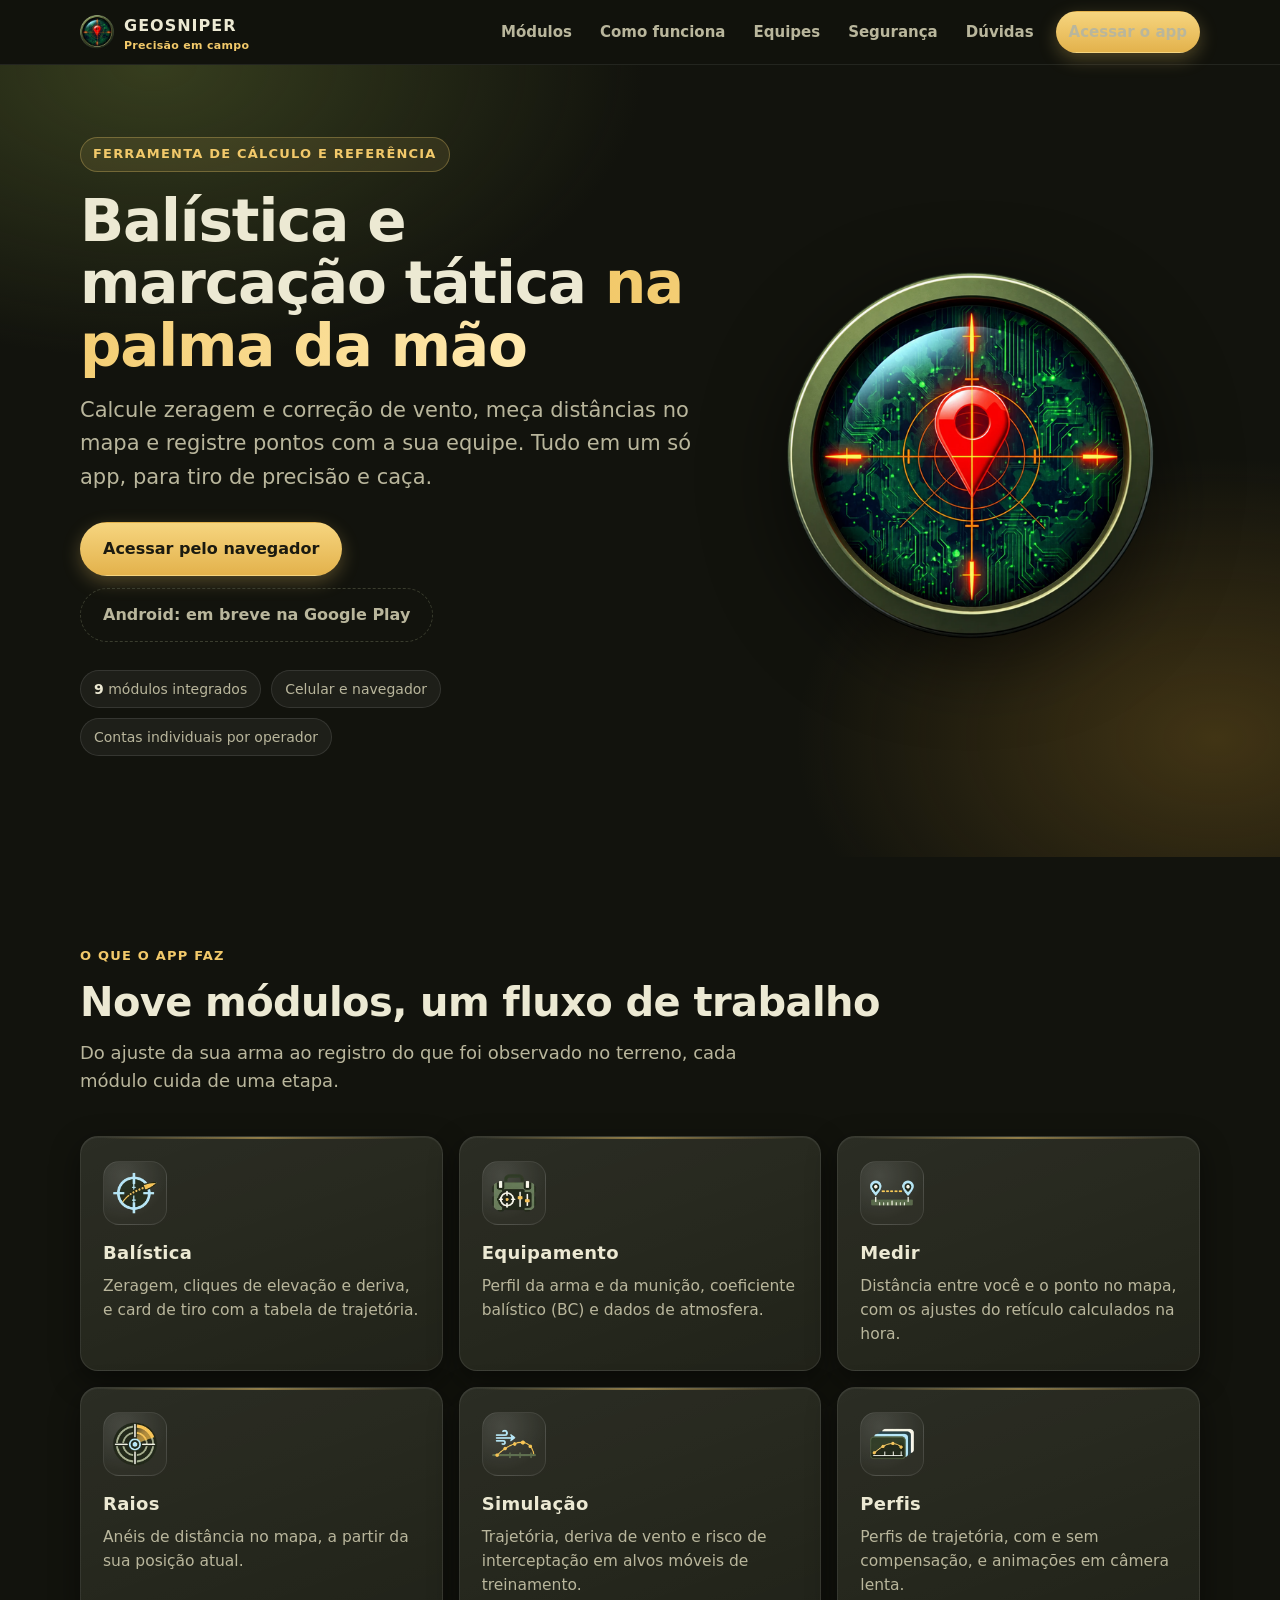
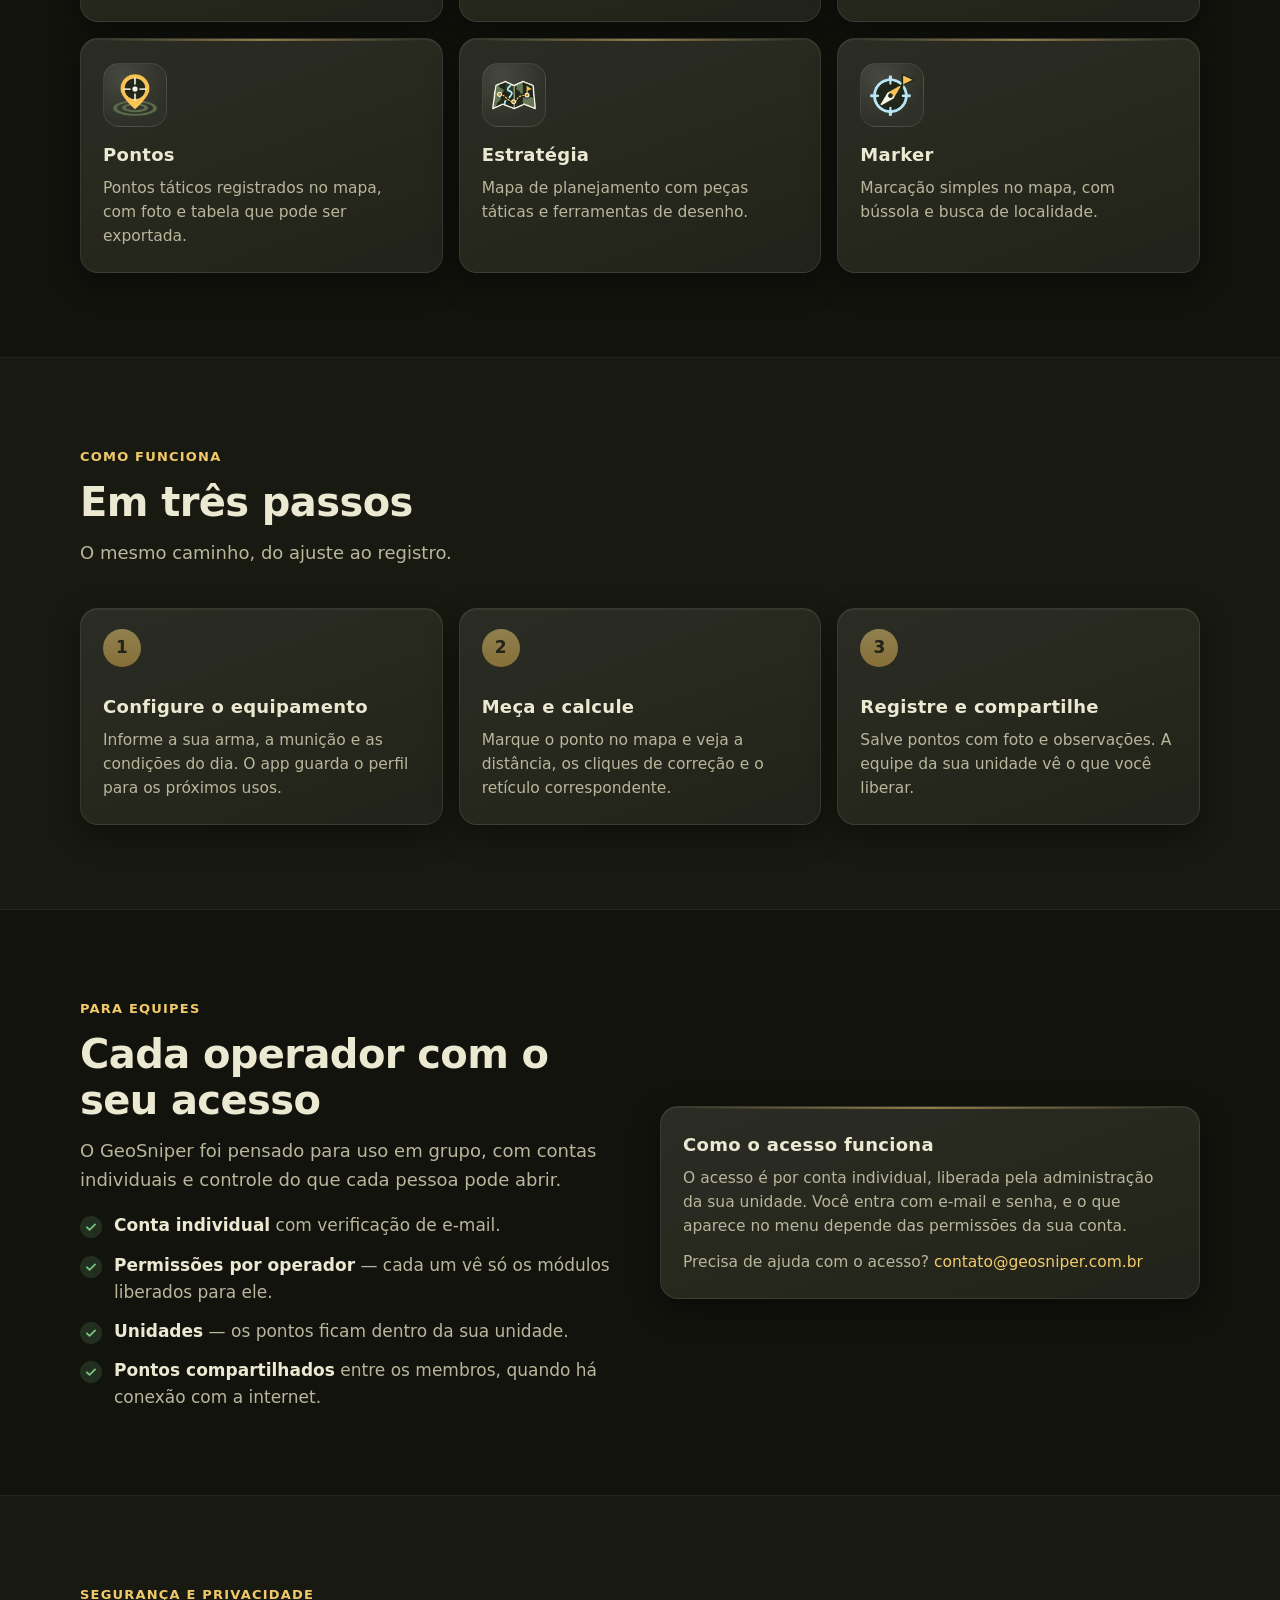
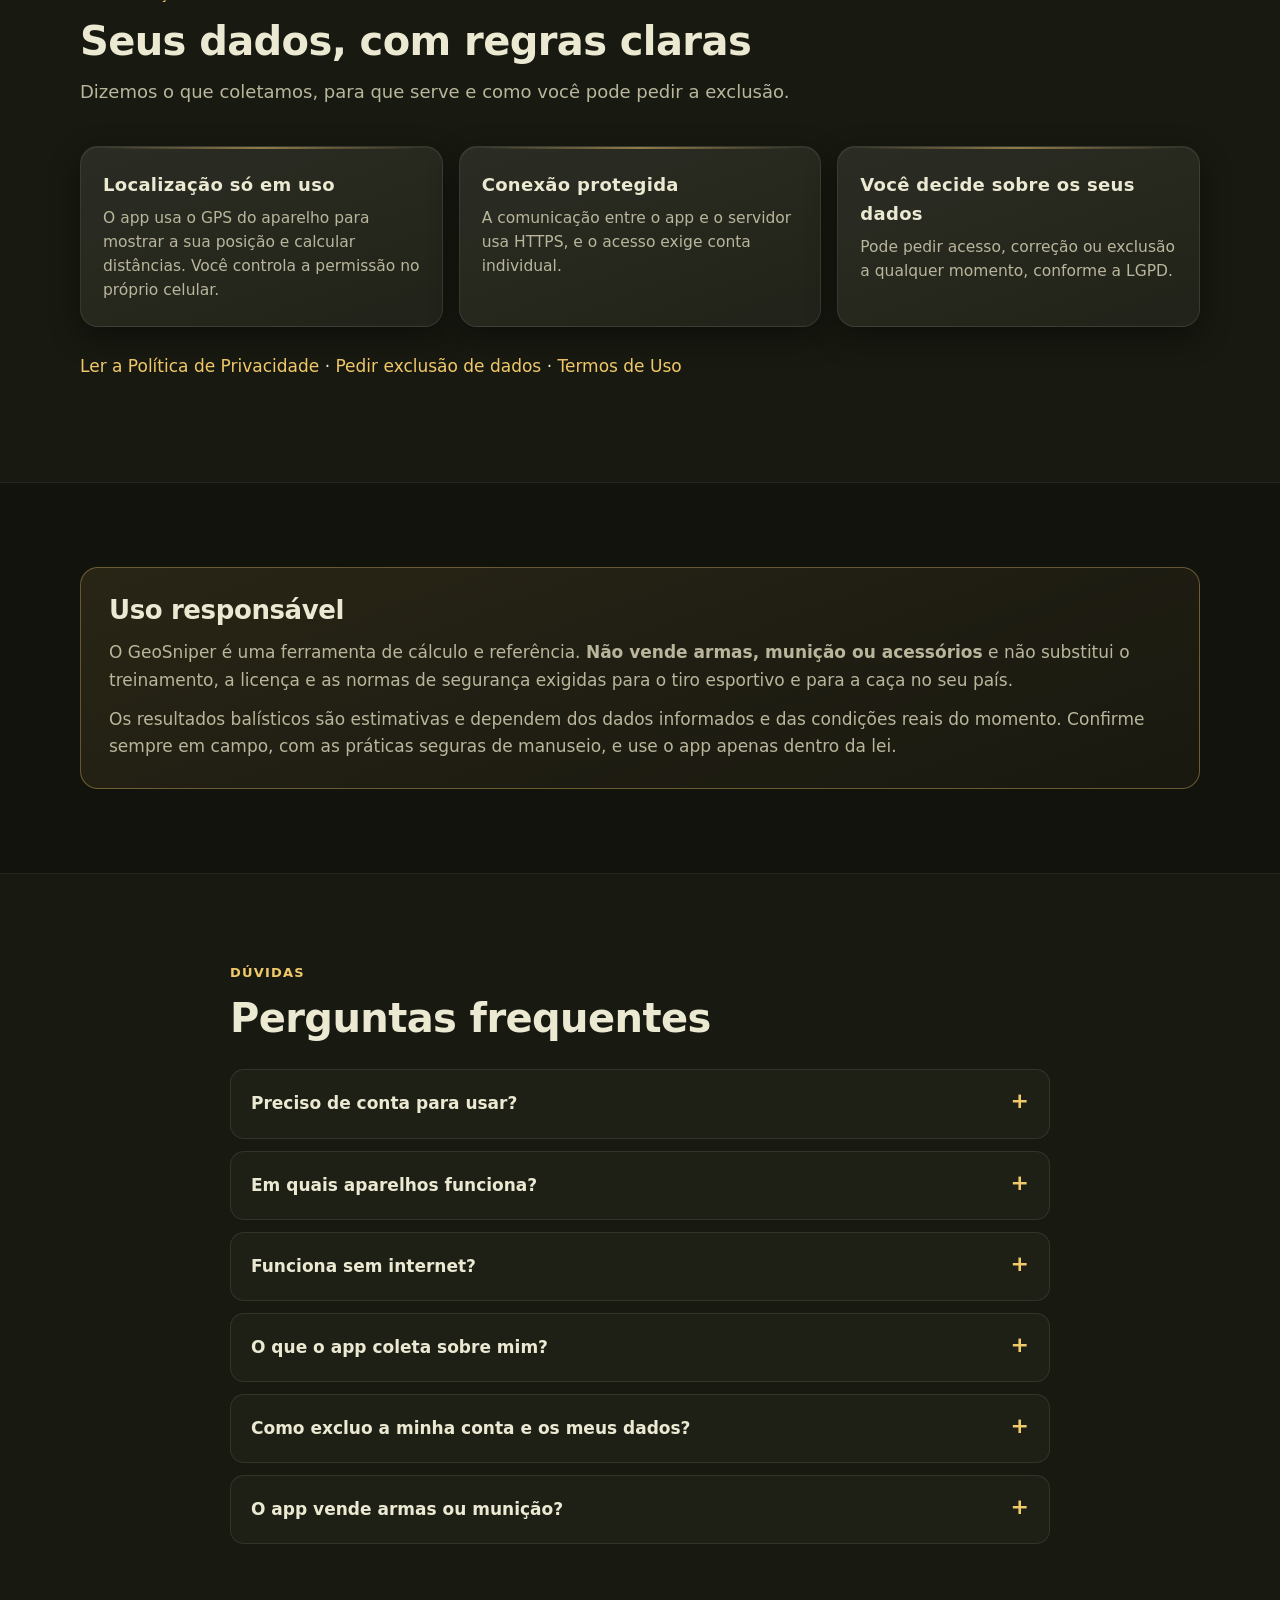
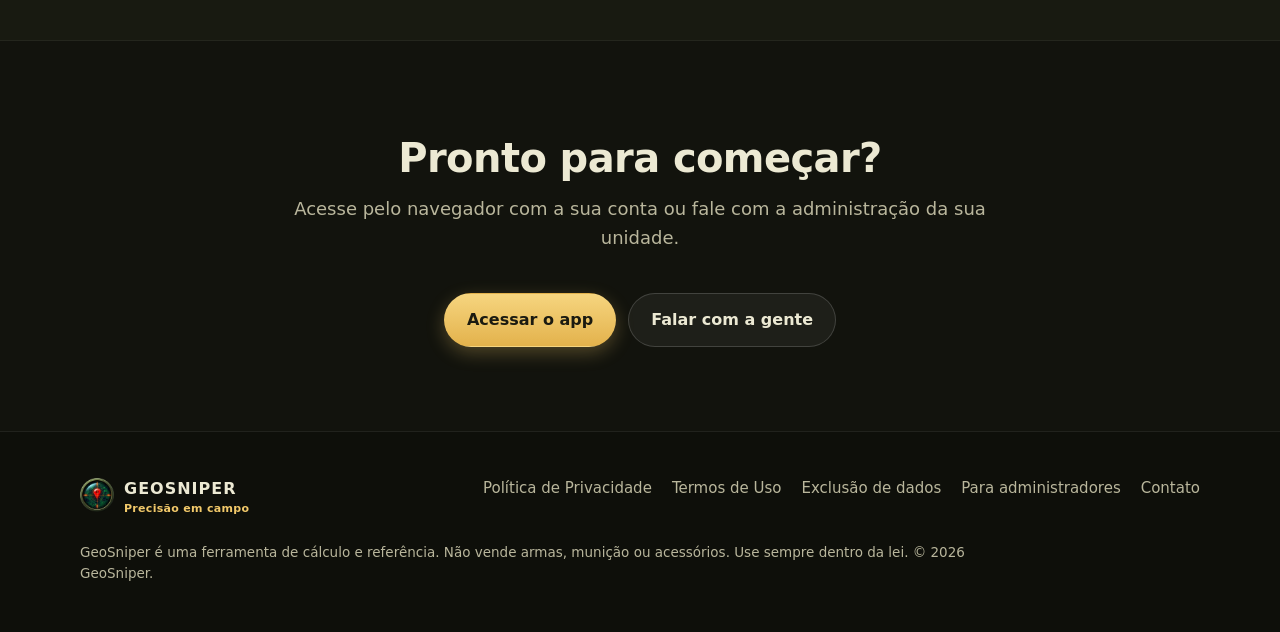
==== sobre/index.html @ 25ef30e5 "pagina sobre, abas com icones, ajustes de diagramas e tabela, marca Precisao em campo" ====
<!doctype html>
<html lang="pt-BR">
<head>
<meta charset="utf-8">
<meta name="viewport" content="width=device-width, initial-scale=1">
<title>GeoSniper — balística, mapas e marcação tática</title>
<meta name="description" content="GeoSniper é uma ferramenta de cálculo para tiro de precisão e caça: zeragem, correção de vento, medição de distância no mapa e marcação de pontos em equipe.">
<meta name="theme-color" content="#12130d">
<link rel="canonical" href="https://geosniper.com.br/sobre/">
<link rel="icon" type="image/png" sizes="32x32" href="img/favicon-32.png">
<link rel="icon" type="image/png" sizes="48x48" href="img/favicon-48.png">
<link rel="apple-touch-icon" href="img/apple-touch-icon.png">
<meta property="og:type" content="website">
<meta property="og:title" content="GeoSniper — precisão em campo">
<meta property="og:description" content="Balística, mapas e marcação tática para tiro de precisão e caça.">
<meta property="og:url" content="https://geosniper.com.br/sobre/">
<meta property="og:image" content="https://geosniper.com.br/sobre/img/og-image.jpg">
<meta property="og:locale" content="pt_BR">
<meta name="twitter:card" content="summary_large_image">
<link rel="stylesheet" href="style.css">
</head>
<body>
<a class="skip" href="#conteudo">Ir para o conteúdo</a>

<header class="site-header">
  <div class="wrap">
    <a class="brand" href="./" aria-label="GeoSniper, início">
      <img src="img/logo-192.webp" alt="" width="34" height="34">
      <span>GEOSNIPER<small>Precisão em campo</small></span>
    </a>
    <button class="menu-btn" id="menuBtn" type="button" aria-label="Abrir menu" aria-expanded="false" aria-controls="nav">☰</button>
    <nav class="nav" id="nav" aria-label="Principal">
      <a href="#modulos">Módulos</a>
      <a href="#como-funciona">Como funciona</a>
      <a href="#equipes">Equipes</a>
      <a href="#seguranca">Segurança</a>
      <a href="#faq">Dúvidas</a>
      <a class="btn btn-primary btn-sm" href="https://geosniper.com.br/">Acessar o app</a>
    </nav>
  </div>
</header>

<main id="conteudo">

<section class="hero">
  <div class="wrap">
    <div>
      <span class="eyebrow">Ferramenta de cálculo e referência</span>
      <h1>Balística e marcação tática <em>na palma da mão</em></h1>
      <p class="lead">Calcule zeragem e correção de vento, meça distâncias no mapa e registre pontos com a sua equipe. Tudo em um só app, para tiro de precisão e caça.</p>
      <div class="cta">
        <a class="btn btn-primary" href="https://geosniper.com.br/">Acessar pelo navegador</a>
        <span class="btn btn-soon" aria-label="Versão para Android em breve na Google Play">Android: em breve na Google Play</span>
      </div>
      <ul class="badges" aria-label="Destaques">
        <li><b>9</b> módulos integrados</li>
        <li>Celular e navegador</li>
        <li>Contas individuais por operador</li>
      </ul>
    </div>
    <div class="hero-art">
      <img src="img/logo-512.png" alt="Logotipo do GeoSniper: luneta com um marcador de localização vermelho no centro" width="380" height="380">
    </div>
  </div>
</section>

<section id="modulos">
  <div class="wrap">
    <span class="kicker">O que o app faz</span>
    <h2>Nove módulos, um fluxo de trabalho</h2>
    <p class="sub">Do ajuste da sua arma ao registro do que foi observado no terreno, cada módulo cuida de uma etapa.</p>
    <div class="grid grid-3">
      <article class="card reveal"><div class="ico"><img src="img/ic-balistica.webp" alt="" width="48" height="48"></div><h3>Balística</h3><p>Zeragem, cliques de elevação e deriva, e card de tiro com a tabela de trajetória.</p></article>
      <article class="card reveal"><div class="ico"><img src="img/ic-equipamento.webp" alt="" width="48" height="48"></div><h3>Equipamento</h3><p>Perfil da arma e da munição, coeficiente balístico (BC) e dados de atmosfera.</p></article>
      <article class="card reveal"><div class="ico"><img src="img/ic-medir.webp" alt="" width="48" height="48"></div><h3>Medir</h3><p>Distância entre você e o ponto no mapa, com os ajustes do retículo calculados na hora.</p></article>
      <article class="card reveal"><div class="ico"><img src="img/ic-raios.webp" alt="" width="48" height="48"></div><h3>Raios</h3><p>Anéis de distância no mapa, a partir da sua posição atual.</p></article>
      <article class="card reveal"><div class="ico"><img src="img/ic-simulacao.webp" alt="" width="48" height="48"></div><h3>Simulação</h3><p>Trajetória, deriva de vento e risco de interceptação em alvos móveis de treinamento.</p></article>
      <article class="card reveal"><div class="ico"><img src="img/ic-perfis.webp" alt="" width="48" height="48"></div><h3>Perfis</h3><p>Perfis de trajetória, com e sem compensação, e animações em câmera lenta.</p></article>
      <article class="card reveal"><div class="ico"><img src="img/ic-pontos.webp" alt="" width="48" height="48"></div><h3>Pontos</h3><p>Pontos táticos registrados no mapa, com foto e tabela que pode ser exportada.</p></article>
      <article class="card reveal"><div class="ico"><img src="img/ic-estrategia.webp" alt="" width="48" height="48"></div><h3>Estratégia</h3><p>Mapa de planejamento com peças táticas e ferramentas de desenho.</p></article>
      <article class="card reveal"><div class="ico"><img src="img/ic-marker.webp" alt="" width="48" height="48"></div><h3>Marker</h3><p>Marcação simples no mapa, com bússola e busca de localidade.</p></article>
    </div>
  </div>
</section>

<section id="como-funciona" class="section-alt">
  <div class="wrap">
    <span class="kicker">Como funciona</span>
    <h2>Em três passos</h2>
    <p class="sub">O mesmo caminho, do ajuste ao registro.</p>
    <div class="grid grid-3 steps">
      <div class="card step reveal"><h3>Configure o equipamento</h3><p>Informe a sua arma, a munição e as condições do dia. O app guarda o perfil para os próximos usos.</p></div>
      <div class="card step reveal"><h3>Meça e calcule</h3><p>Marque o ponto no mapa e veja a distância, os cliques de correção e o retículo correspondente.</p></div>
      <div class="card step reveal"><h3>Registre e compartilhe</h3><p>Salve pontos com foto e observações. A equipe da sua unidade vê o que você liberar.</p></div>
    </div>
  </div>
</section>

<section id="equipes">
  <div class="wrap split">
    <div>
      <span class="kicker">Para equipes</span>
      <h2>Cada operador com o seu acesso</h2>
      <p class="sub" style="margin-bottom:0">O GeoSniper foi pensado para uso em grupo, com contas individuais e controle do que cada pessoa pode abrir.</p>
      <ul class="list">
        <li><strong>Conta individual</strong> <span>com verificação de e-mail.</span></li>
        <li><strong>Permissões por operador</strong> <span>— cada um vê só os módulos liberados para ele.</span></li>
        <li><strong>Unidades</strong> <span>— os pontos ficam dentro da sua unidade.</span></li>
        <li><strong>Pontos compartilhados</strong> <span>entre os membros, quando há conexão com a internet.</span></li>
      </ul>
    </div>
    <div class="card reveal">
      <h3 style="margin-top:0">Como o acesso funciona</h3>
      <p>O acesso é por conta individual, liberada pela administração da sua unidade. Você entra com e-mail e senha, e o que aparece no menu depende das permissões da sua conta.</p>
      <p style="margin-top:12px">Precisa de ajuda com o acesso? <a href="mailto:contato@geosniper.com.br">contato@geosniper.com.br</a></p>
    </div>
  </div>
</section>

<section id="seguranca" class="section-alt">
  <div class="wrap">
    <span class="kicker">Segurança e privacidade</span>
    <h2>Seus dados, com regras claras</h2>
    <p class="sub">Dizemos o que coletamos, para que serve e como você pode pedir a exclusão.</p>
    <div class="grid grid-3">
      <div class="card reveal"><h3 style="margin-top:0">Localização só em uso</h3><p>O app usa o GPS do aparelho para mostrar a sua posição e calcular distâncias. Você controla a permissão no próprio celular.</p></div>
      <div class="card reveal"><h3 style="margin-top:0">Conexão protegida</h3><p>A comunicação entre o app e o servidor usa HTTPS, e o acesso exige conta individual.</p></div>
      <div class="card reveal"><h3 style="margin-top:0">Você decide sobre os seus dados</h3><p>Pode pedir acesso, correção ou exclusão a qualquer momento, conforme a LGPD.</p></div>
    </div>
    <p style="margin-top:26px"><a href="privacidade.html">Ler a Política de Privacidade</a> · <a href="exclusao.html">Pedir exclusão de dados</a> · <a href="termos.html">Termos de Uso</a></p>
  </div>
</section>

<section id="uso-responsavel">
  <div class="wrap">
    <div class="notice reveal">
      <h2>Uso responsável</h2>
      <p>O GeoSniper é uma ferramenta de cálculo e referência. <strong>Não vende armas, munição ou acessórios</strong> e não substitui o treinamento, a licença e as normas de segurança exigidas para o tiro esportivo e para a caça no seu país.</p>
      <p>Os resultados balísticos são estimativas e dependem dos dados informados e das condições reais do momento. Confirme sempre em campo, com as práticas seguras de manuseio, e use o app apenas dentro da lei.</p>
    </div>
  </div>
</section>

<section id="faq" class="section-alt">
  <div class="wrap" style="width:min(820px,100% - 40px)">
    <span class="kicker">Dúvidas</span>
    <h2>Perguntas frequentes</h2>
    <div style="margin-top:28px">
      <details><summary>Preciso de conta para usar?</summary><p>Sim. O acesso é por conta individual, liberada pela administração da sua unidade.</p></details>
      <details><summary>Em quais aparelhos funciona?</summary><p>No navegador do celular ou do computador. Existe também o aplicativo para Android, que está sendo preparado para a Google Play. Não há versão para iPhone no momento.</p></details>
      <details><summary>Funciona sem internet?</summary><p>Hoje o app precisa de conexão para carregar os mapas e sincronizar os pontos. Planeje o uso em áreas com sinal.</p></details>
      <details><summary>O que o app coleta sobre mim?</summary><p>Dados da conta, a sua localização enquanto usa o app e as fotos e pontos que você registrar. O detalhe está na <a href="privacidade.html">Política de Privacidade</a>.</p></details>
      <details><summary>Como excluo a minha conta e os meus dados?</summary><p>Envie o pedido pela página <a href="exclusao.html">Exclusão de dados</a>. Explicamos lá o que é apagado e em quanto tempo.</p></details>
      <details><summary>O app vende armas ou munição?</summary><p>Não. O GeoSniper é apenas uma ferramenta de cálculo e referência.</p></details>
    </div>
  </div>
</section>

<section class="final">
  <div class="wrap">
    <h2>Pronto para começar?</h2>
    <p class="sub" style="margin-left:auto;margin-right:auto">Acesse pelo navegador com a sua conta ou fale com a administração da sua unidade.</p>
    <div class="cta">
      <a class="btn btn-primary" href="https://geosniper.com.br/">Acessar o app</a>
      <a class="btn btn-ghost" href="mailto:contato@geosniper.com.br">Falar com a gente</a>
    </div>
  </div>
</section>

</main>

<footer class="site-footer">
  <div class="wrap">
    <div class="footer-grid">
      <div>
        <a class="brand" href="./"><img src="img/logo-192.webp" alt="" width="34" height="34"><span>GEOSNIPER<small>Precisão em campo</small></span></a>
      </div>
      <ul class="footer-links">
        <li><a href="privacidade.html">Política de Privacidade</a></li>
        <li><a href="termos.html">Termos de Uso</a></li>
        <li><a href="exclusao.html">Exclusão de dados</a></li>
        <li><a href="administradores.html">Para administradores</a></li>
        <li><a href="mailto:contato@geosniper.com.br">Contato</a></li>
      </ul>
    </div>
    <p class="footer-note">GeoSniper é uma ferramenta de cálculo e referência. Não vende armas, munição ou acessórios. Use sempre dentro da lei. © 2026 GeoSniper.</p>
  </div>
</footer>

<script src="app.js"></script>
</body>
</html>
---- sobre/style.css ----
:root {
  --bg: #12130d;
  --bg-2: #181a11;
  --surface: #1e2016;
  --surface-2: #262a1c;
  --line: #3a3d2e;
  --ink: #ece9d3;
  --muted: #b9b69c;
  --accent: #f2c96a;
  --accent-2: #b5e4fb;
  --action: #3f74a8;
  --ok: #7bc47f;
  --radius: 18px;
  --shadow: 0 10px 30px rgba(0, 0, 0, 0.45);
  --font: system-ui, -apple-system, "Segoe UI", Roboto, "Helvetica Neue", Arial, sans-serif;
}

* { box-sizing: border-box; }
html { scroll-behavior: smooth; scroll-padding-top: 76px; }
body {
  margin: 0; background: var(--bg); color: var(--ink); font-family: var(--font); line-height: 1.6;
  font-size: 17px; -webkit-font-smoothing: antialiased;
}
img { max-width: 100%; display: block; }
a { color: var(--accent); text-decoration: none; }
a:hover { text-decoration: underline; }
:focus-visible { outline: 3px solid var(--accent-2); outline-offset: 3px; border-radius: 6px; }

.skip { position: absolute; left: -999px; top: 8px; background: var(--accent); color: #1a1a10; padding: 10px 14px; border-radius: 8px; z-index: 100; font-weight: 700; }
.skip:focus { left: 8px; }

.wrap { width: min(1120px, 100% - 40px); margin: 0 auto; }

/* ---------- cabeçalho ---------- */
.site-header { position: sticky; top: 0; z-index: 50; background: rgba(18, 19, 13, 0.82); backdrop-filter: blur(14px); -webkit-backdrop-filter: blur(14px);
  border-bottom: 1px solid rgba(255, 255, 255, 0.08); }
.site-header .wrap { display: flex; align-items: center; justify-content: space-between; gap: 16px; height: 64px; }
.brand { display: flex; align-items: center; gap: 10px; color: var(--ink); font-weight: 800; letter-spacing: 1px; font-size: 16px; }
.brand:hover { text-decoration: none; }
.brand img { width: 34px; height: 34px; }
.brand small { display: block; color: var(--accent); font-weight: 700; letter-spacing: 0.3px; font-size: 11px; line-height: 1; margin-top: 2px; }
.nav { display: flex; align-items: center; gap: 4px; }
.nav a { color: var(--muted); padding: 8px 12px; border-radius: 999px; font-size: 15px; font-weight: 600; }
.nav a:hover { color: var(--ink); background: rgba(255, 255, 255, 0.07); text-decoration: none; }
.nav .btn { margin-left: 6px; }
.menu-btn { display: none; background: var(--surface); color: var(--ink); border: 1px solid var(--line); border-radius: 12px; width: 44px; height: 44px; font-size: 20px; cursor: pointer; }

/* ---------- botões ---------- */
.btn { display: inline-flex; align-items: center; justify-content: center; gap: 8px; font: inherit; font-weight: 700; font-size: 16px; cursor: pointer;
  padding: 13px 22px; border-radius: 999px; border: 1px solid transparent; transition: transform .18s ease, box-shadow .18s ease, background .18s ease; }
.btn:hover { text-decoration: none; transform: translateY(-2px); }
.btn-primary { background: linear-gradient(180deg, #f6d57f, #e3b24c); color: #1b1a10; box-shadow: 0 6px 18px rgba(242, 201, 106, 0.28); }
.btn-primary:hover { box-shadow: 0 10px 26px rgba(242, 201, 106, 0.4); }
.btn-ghost { background: rgba(255, 255, 255, 0.05); color: var(--ink); border-color: rgba(255, 255, 255, 0.16); }
.btn-ghost:hover { background: rgba(255, 255, 255, 0.1); }
.btn-soon { background: transparent; color: var(--muted); border: 1px dashed var(--line); cursor: default; }
.btn-soon:hover { transform: none; }
.btn-sm { padding: 9px 16px; font-size: 14px; }

/* ---------- hero ---------- */
.hero { position: relative; overflow: hidden; padding: 72px 0 84px;
  background:
    radial-gradient(700px 420px at 12% 0%, rgba(84, 96, 44, 0.55), transparent 70%),
    radial-gradient(600px 400px at 95% 85%, rgba(122, 92, 30, 0.45), transparent 70%),
    var(--bg); }
.hero .wrap { display: grid; grid-template-columns: 1.15fr 0.85fr; align-items: center; gap: 40px; }
.eyebrow { display: inline-flex; align-items: center; gap: 8px; font-size: 13px; font-weight: 800; letter-spacing: 1.2px; text-transform: uppercase; color: var(--accent);
  background: rgba(242, 201, 106, 0.1); border: 1px solid rgba(242, 201, 106, 0.3); padding: 6px 12px; border-radius: 999px; }
h1 { font-size: clamp(34px, 5.2vw, 58px); line-height: 1.08; margin: 18px 0 16px; letter-spacing: -0.02em; font-weight: 850; }
h1 em { font-style: normal; background: linear-gradient(90deg, var(--accent), #ffe9ae); -webkit-background-clip: text; background-clip: text; color: transparent; }
.lead { font-size: clamp(18px, 2vw, 21px); color: var(--muted); max-width: 34em; margin: 0 0 28px; }
.cta { display: flex; flex-wrap: wrap; gap: 12px; }
.badges { display: flex; flex-wrap: wrap; gap: 10px; margin-top: 28px; padding: 0; list-style: none; }
.badges li { font-size: 14px; color: var(--muted); background: rgba(255, 255, 255, 0.05); border: 1px solid rgba(255, 255, 255, 0.1); padding: 7px 13px; border-radius: 999px; }
.badges b { color: var(--ink); }

.hero-art { position: relative; display: grid; place-items: center; }
.hero-art::before { content: ""; position: absolute; width: 78%; aspect-ratio: 1; border-radius: 50%;
  background: radial-gradient(circle, rgba(242, 201, 106, 0.28), transparent 68%); filter: blur(8px); }
.hero-art img { position: relative; width: min(380px, 80%); height: auto; aspect-ratio: 1; filter: drop-shadow(0 20px 40px rgba(0, 0, 0, 0.55)); animation: float 6s ease-in-out infinite; }
@keyframes float { 0%, 100% { transform: translateY(0); } 50% { transform: translateY(-10px); } }

/* ---------- seções ---------- */
section { padding: 84px 0; }
.section-alt { background: var(--bg-2); border-top: 1px solid rgba(255, 255, 255, 0.05); border-bottom: 1px solid rgba(255, 255, 255, 0.05); }
.kicker { color: var(--accent); font-weight: 800; letter-spacing: 1.2px; font-size: 13px; text-transform: uppercase; }
h2 { font-size: clamp(28px, 3.6vw, 40px); line-height: 1.15; margin: 10px 0 14px; letter-spacing: -0.015em; font-weight: 800; }
.sub { color: var(--muted); max-width: 40em; margin: 0 0 40px; font-size: 18px; }

.grid { display: grid; gap: 16px; }
.grid-3 { grid-template-columns: repeat(3, 1fr); }
.grid-2 { grid-template-columns: repeat(2, 1fr); }

.card { position: relative; background: linear-gradient(160deg, rgba(255, 255, 255, 0.06), rgba(255, 255, 255, 0.015)), var(--surface);
  border: 1px solid rgba(255, 255, 255, 0.09); border-radius: var(--radius); padding: 24px 22px; box-shadow: 0 1px 0 rgba(255, 255, 255, 0.05) inset, var(--shadow);
  transition: transform .2s ease, border-color .2s ease; }
.card::before { content: ""; position: absolute; top: 0; left: 22px; right: 22px; height: 2px; background: linear-gradient(90deg, transparent, var(--accent), transparent); opacity: .5; }
.card:hover { transform: translateY(-4px); border-color: rgba(242, 201, 106, 0.5); }
.card h3 { margin: 14px 0 6px; font-size: 18px; letter-spacing: 0.3px; }
.card p { margin: 0; color: var(--muted); font-size: 15.5px; line-height: 1.55; }
.ico { width: 64px; height: 64px; border-radius: 16px; display: grid; place-items: center; background: radial-gradient(circle at 30% 22%, rgba(255, 255, 255, 0.14), rgba(255, 255, 255, 0.03) 68%);
  border: 1px solid rgba(255, 255, 255, 0.09); }
.ico img { width: 48px; height: 48px; object-fit: contain; }

.steps { counter-reset: s; }
.step { position: relative; padding-top: 70px; }
.step::before { counter-increment: s; content: counter(s); position: absolute; top: 20px; left: 22px; width: 38px; height: 38px; border-radius: 50%; display: grid; place-items: center;
  font-weight: 850; color: #1b1a10; background: linear-gradient(180deg, #f6d57f, #e3b24c); }

.split { display: grid; grid-template-columns: 1fr 1fr; gap: 40px; align-items: center; }
.list { list-style: none; padding: 0; margin: 18px 0 0; display: grid; gap: 12px; }
.list li { position: relative; padding-left: 34px; color: var(--ink); }
.list li::before { content: ""; position: absolute; left: 0; top: 4px; width: 22px; height: 22px; border-radius: 50%;
  background: rgba(123, 196, 127, 0.16) url("data:image/svg+xml,%3Csvg xmlns='http://www.w3.org/2000/svg' viewBox='0 0 24 24' fill='none' stroke='%237bc47f' stroke-width='3' stroke-linecap='round' stroke-linejoin='round'%3E%3Cpath d='M5 12.5l4.5 4.5L19 7.5'/%3E%3C/svg%3E") center/14px no-repeat; }
.list li span { color: var(--muted); }

.notice { border: 1px solid rgba(242, 201, 106, 0.35); background: linear-gradient(160deg, rgba(242, 201, 106, 0.1), rgba(242, 201, 106, 0.03)); border-radius: var(--radius); padding: 28px; }
.notice h2 { margin-top: 0; font-size: 26px; }
.notice p { color: var(--muted); margin: 0 0 12px; }
.notice p:last-child { margin-bottom: 0; }

details { background: var(--surface); border: 1px solid rgba(255, 255, 255, 0.09); border-radius: 14px; padding: 4px 20px; margin-bottom: 12px; }
summary { cursor: pointer; font-weight: 700; padding: 16px 0; list-style: none; display: flex; justify-content: space-between; gap: 12px; }
summary::-webkit-details-marker { display: none; }
summary::after { content: "+"; color: var(--accent); font-size: 22px; line-height: 1; transition: transform .2s ease; }
details[open] summary::after { transform: rotate(45deg); }
details p { margin: 0 0 16px; color: var(--muted); }

.final { text-align: center; }
.final .cta { justify-content: center; }

/* ---------- rodapé ---------- */
.site-footer { border-top: 1px solid rgba(255, 255, 255, 0.08); background: #0e0f0a; padding: 44px 0 34px; color: var(--muted); font-size: 15px; }
.footer-grid { display: flex; flex-wrap: wrap; justify-content: space-between; gap: 28px; }
.footer-links { display: flex; flex-wrap: wrap; gap: 6px 20px; list-style: none; padding: 0; margin: 0; }
.footer-links a { color: var(--muted); }
.footer-links a:hover { color: var(--accent); }
.footer-note { margin-top: 28px; font-size: 13.5px; line-height: 1.55; max-width: 70em; }

/* ---------- páginas de texto (privacidade, termos) ---------- */
.doc { padding: 56px 0 84px; }
.doc .wrap { width: min(820px, 100% - 40px); }
.doc h1 { font-size: clamp(30px, 4.4vw, 44px); margin: 8px 0 8px; }
.doc .meta { color: var(--muted); font-size: 15px; margin-bottom: 34px; }
.doc h2 { font-size: 24px; margin: 42px 0 10px; }
.doc h3 { font-size: 18px; margin: 24px 0 6px; }
.doc p, .doc li { color: #d4d1b9; }
.doc ul { padding-left: 22px; }
.doc li { margin-bottom: 6px; }
.doc table { width: 100%; border-collapse: collapse; margin: 14px 0 6px; font-size: 15.5px; }
.doc th, .doc td { text-align: left; vertical-align: top; padding: 11px 12px; border-bottom: 1px solid var(--line); }
.doc th { color: var(--accent); font-size: 13px; letter-spacing: .8px; text-transform: uppercase; }
.callout { border-left: 4px solid var(--accent); background: var(--surface); padding: 14px 18px; border-radius: 0 12px 12px 0; margin: 18px 0; color: var(--muted); }

/* ---------- animação de entrada ---------- */
.reveal { opacity: 0; transform: translateY(18px); transition: opacity .6s ease, transform .6s ease; }
.reveal.in { opacity: 1; transform: none; }
@media (prefers-reduced-motion: reduce) {
  html { scroll-behavior: auto; }
  .reveal { opacity: 1; transform: none; transition: none; }
  .hero-art img { animation: none; }
  .btn, .card { transition: none; }
}

/* ---------- responsivo ---------- */
@media (max-width: 900px) {
  .hero .wrap, .split { grid-template-columns: 1fr; }
  .hero { padding: 44px 0 56px; }
  .hero-art { order: -1; }
  .hero-art img { width: min(170px, 46%); }
  .hero-art::before { width: 62%; }
  .grid-3 { grid-template-columns: repeat(2, 1fr); }
  section { padding: 60px 0; }
}
@media (max-width: 640px) {
  body { font-size: 16.5px; }
  .grid-3, .grid-2 { grid-template-columns: 1fr; }
  .menu-btn { display: inline-grid; place-items: center; }
  .nav { display: none; position: absolute; top: 64px; left: 0; right: 0; flex-direction: column; align-items: stretch; gap: 4px; padding: 12px 20px 18px;
    background: rgba(18, 19, 13, 0.97); border-bottom: 1px solid var(--line); }
  .nav.open { display: flex; }
  .nav a { padding: 12px 14px; }
  .nav .btn { margin: 6px 0 0; }
  .cta .btn { width: 100%; }
}
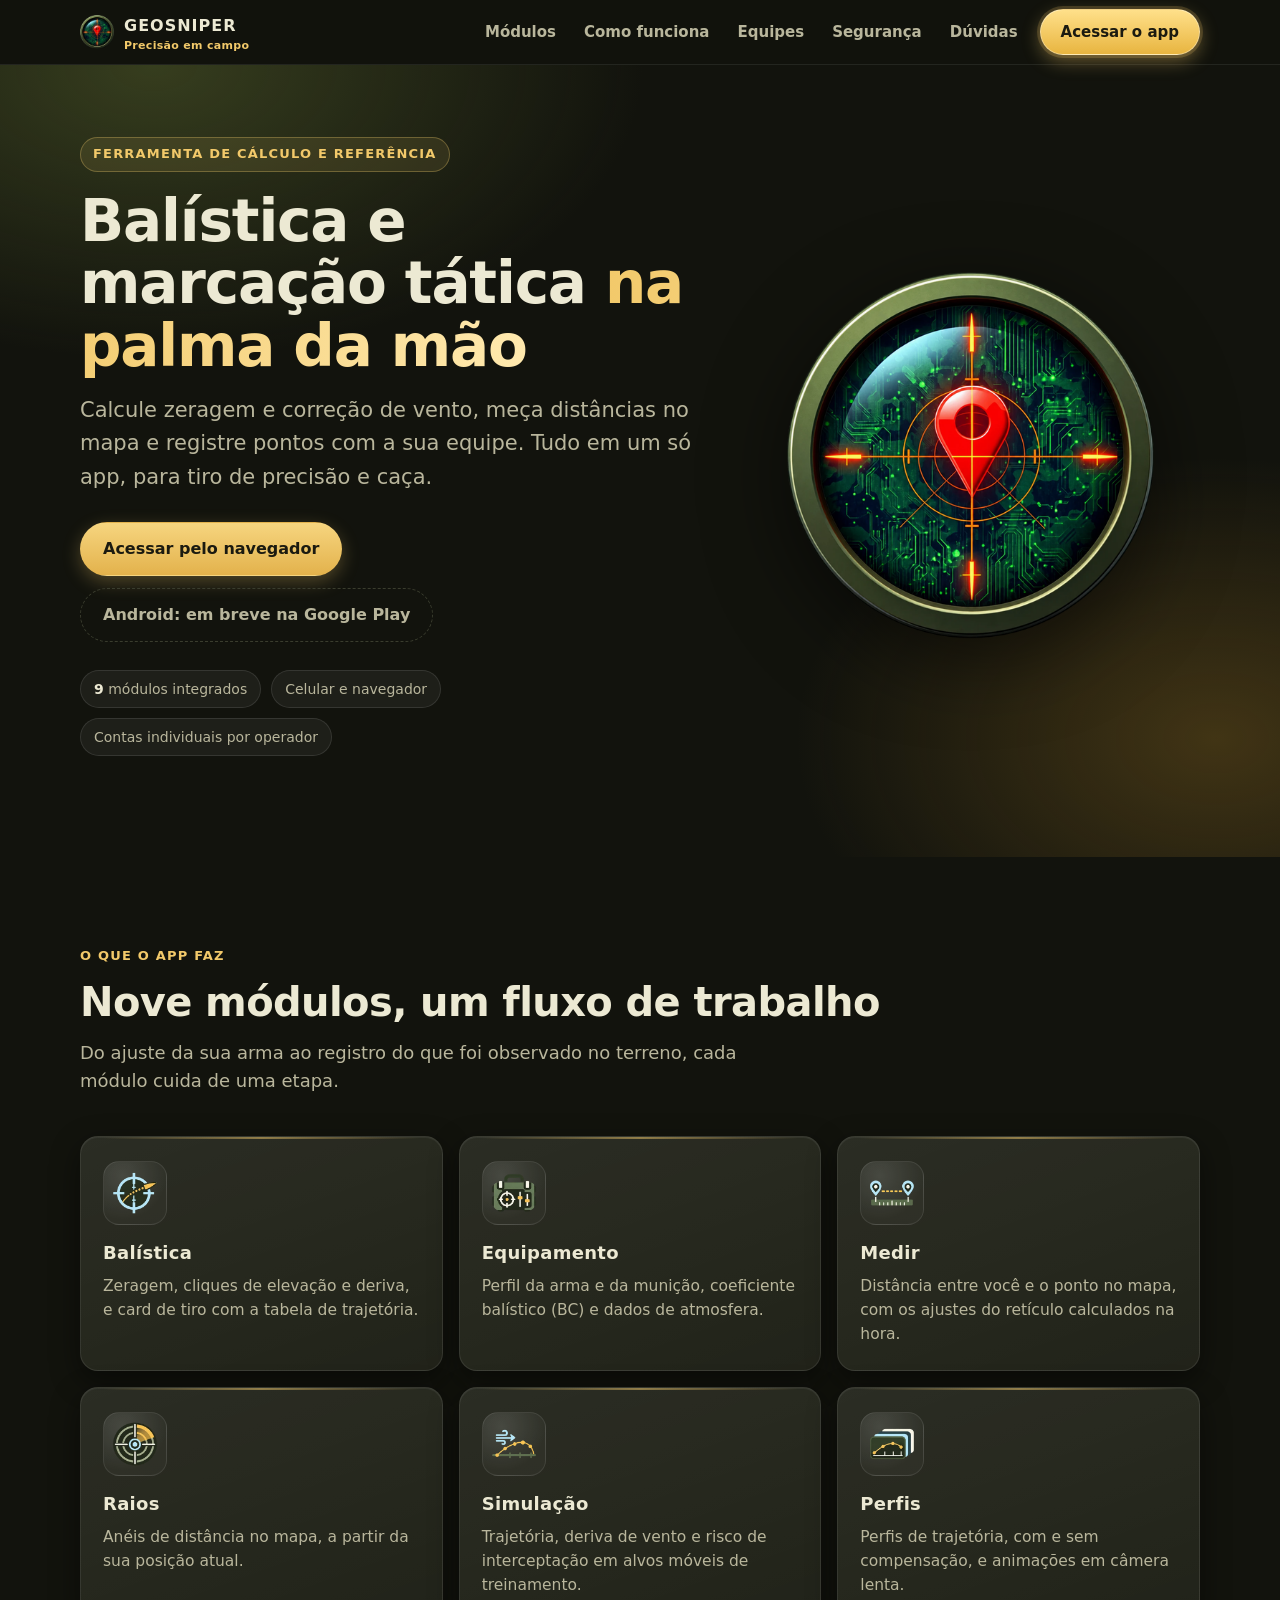
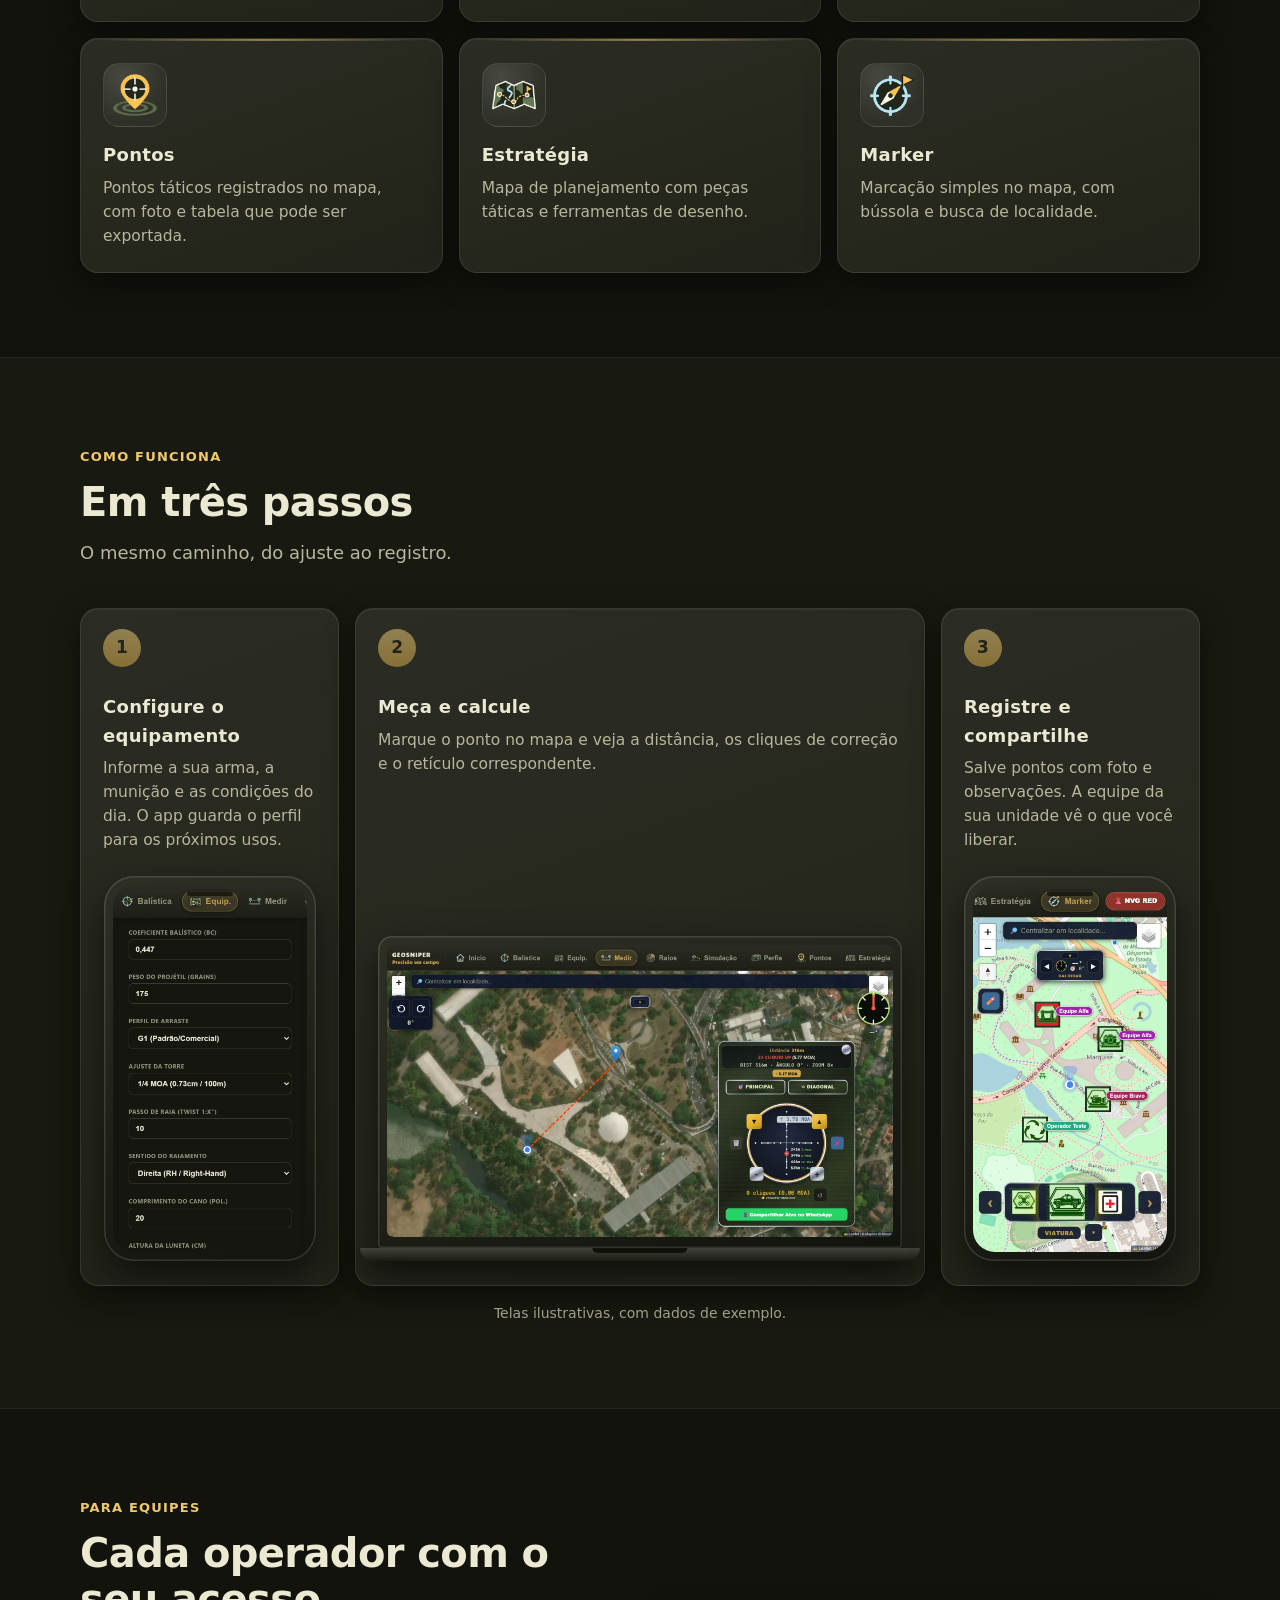
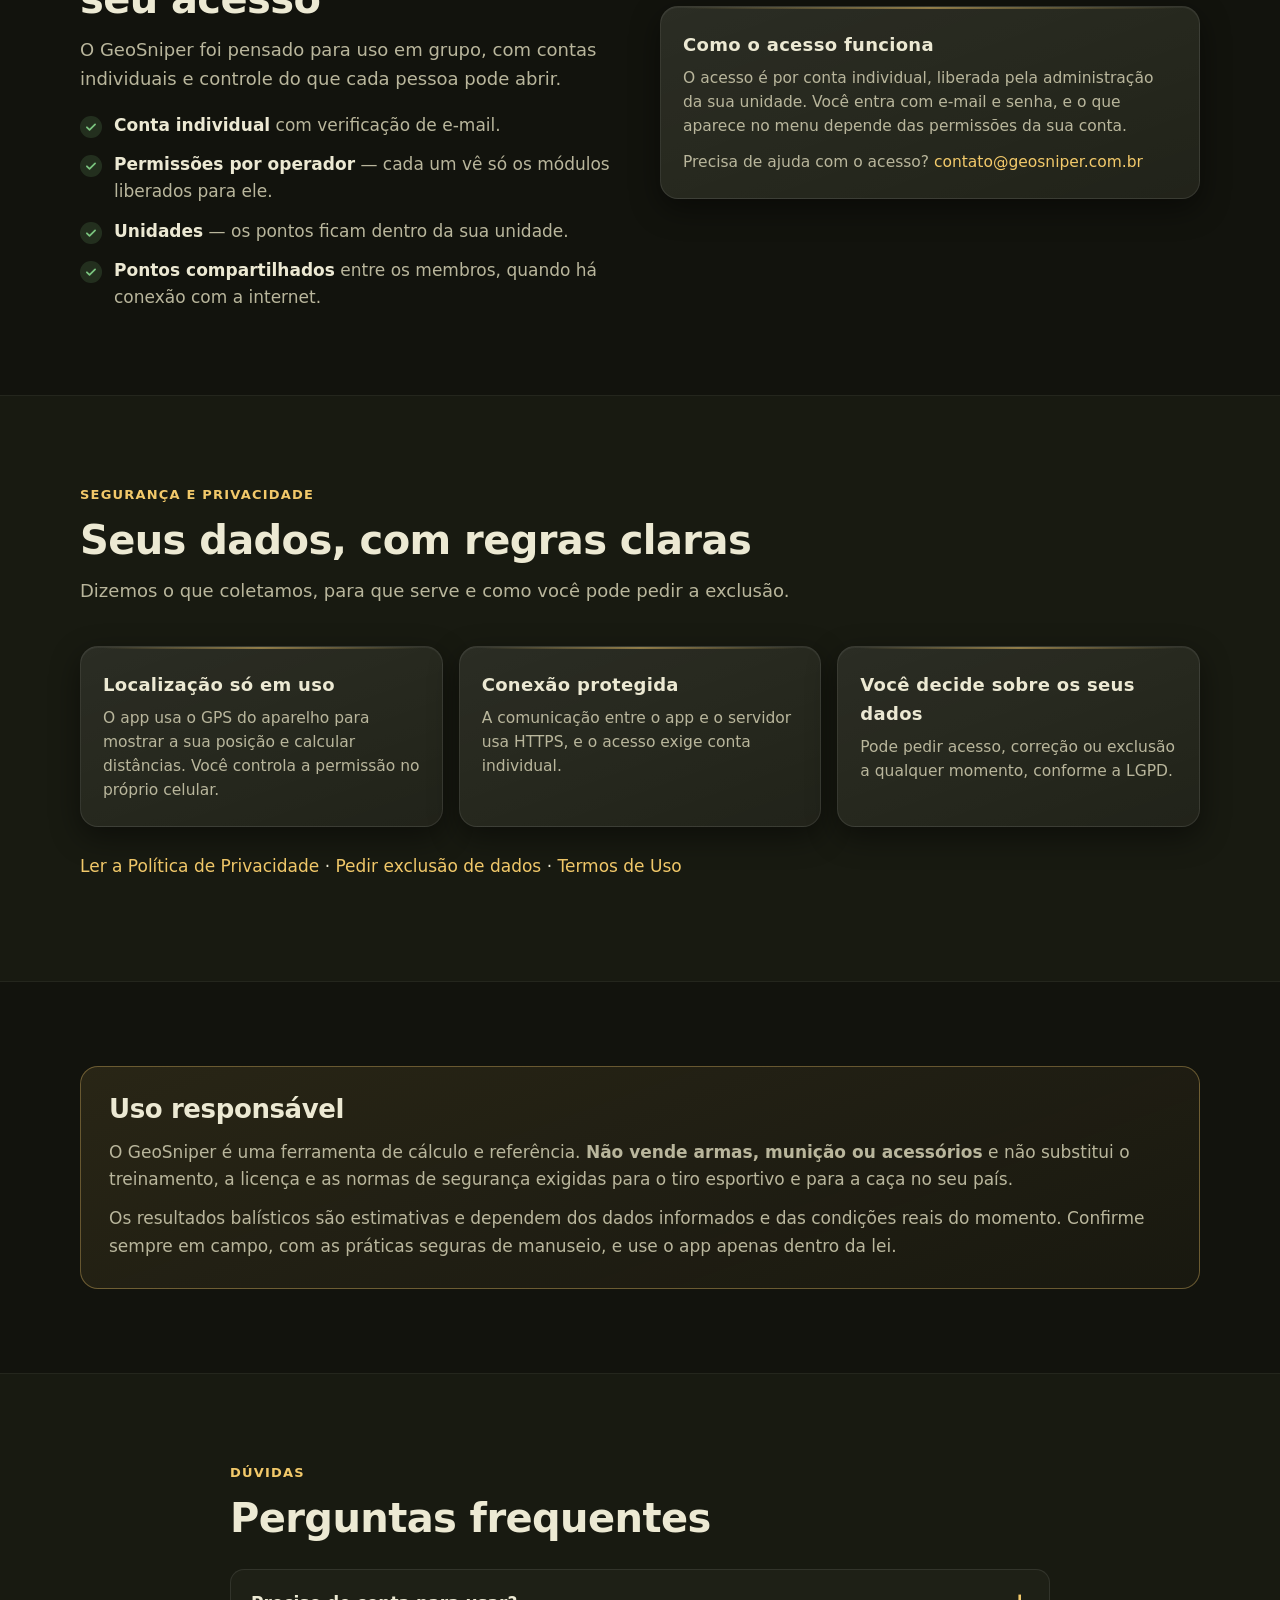
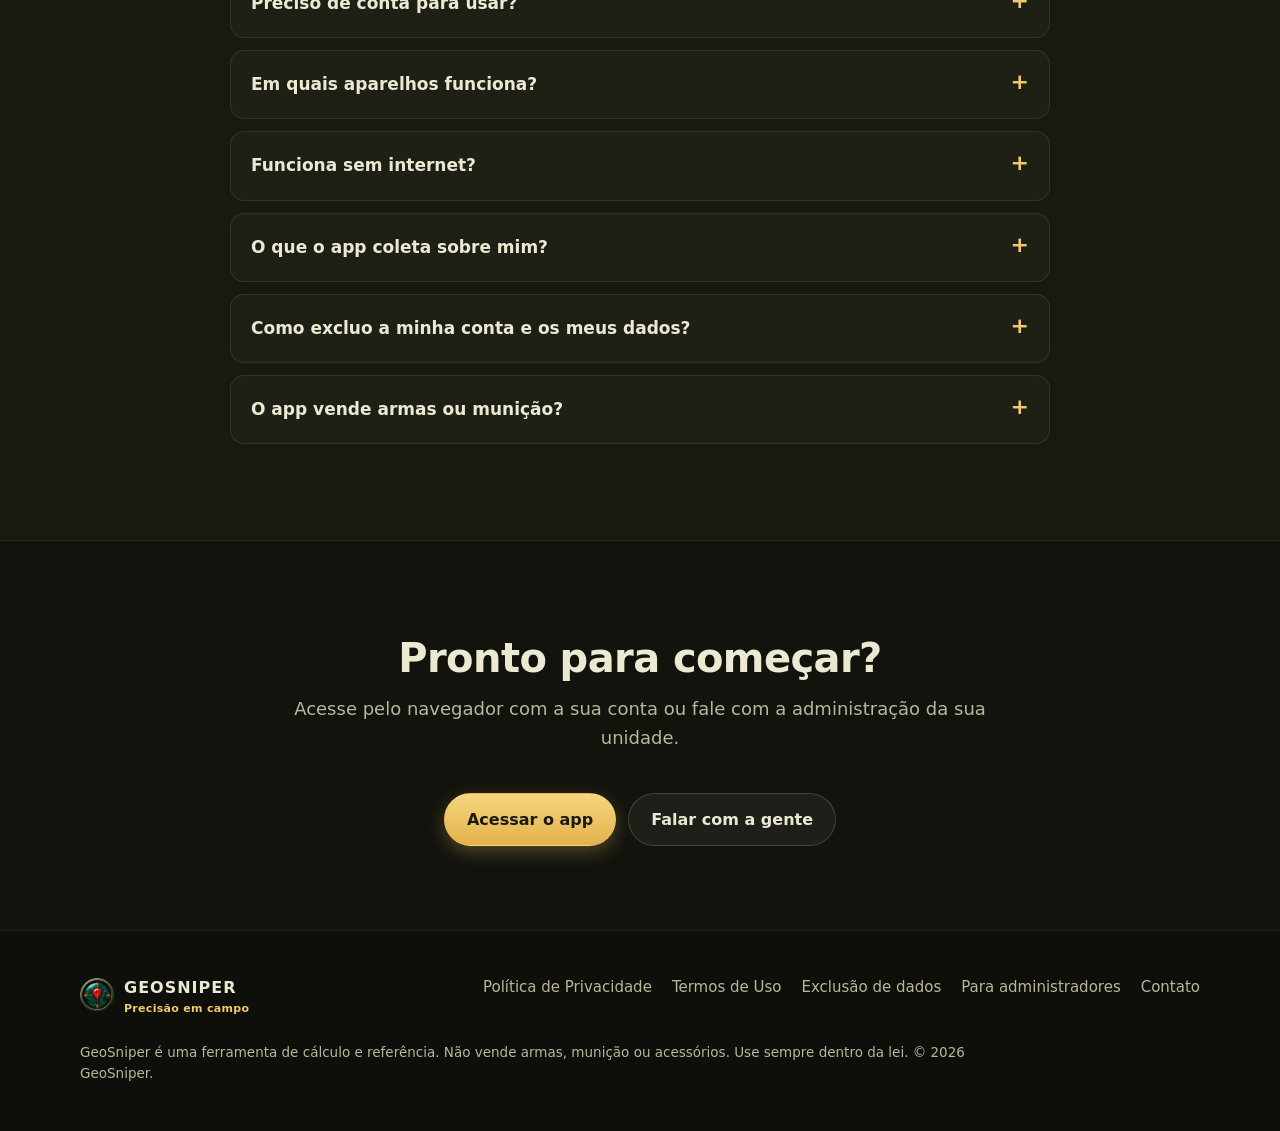
==== commit eb58d58f: "feat: alterações 02102026" ====
--- a/sobre/index.html
+++ b/sobre/index.html
@@ -88,11 +88,36 @@
     <span class="kicker">Como funciona</span>
     <h2>Em três passos</h2>
     <p class="sub">O mesmo caminho, do ajuste ao registro.</p>
-    <div class="grid grid-3 steps">
-      <div class="card step reveal"><h3>Configure o equipamento</h3><p>Informe a sua arma, a munição e as condições do dia. O app guarda o perfil para os próximos usos.</p></div>
-      <div class="card step reveal"><h3>Meça e calcule</h3><p>Marque o ponto no mapa e veja a distância, os cliques de correção e o retículo correspondente.</p></div>
-      <div class="card step reveal"><h3>Registre e compartilhe</h3><p>Salve pontos com foto e observações. A equipe da sua unidade vê o que você liberar.</p></div>
-    </div>
+    <div class="grid grid-3 steps steps-shots">
+      <div class="card step reveal">
+        <h3>Configure o equipamento</h3>
+        <p>Informe a sua arma, a munição e as condições do dia. O app guarda o perfil para os próximos usos.</p>
+        <figure class="shot">
+          <div class="phone"><img src="img/passo-1-equipamento.webp" width="720" height="1360" loading="lazy" decoding="async"
+            alt="Tela de configuração do equipamento no celular, com coeficiente balístico, peso do projétil, perfil de arrasto, ajuste da torre e passo de raia"></div>
+        </figure>
+      </div>
+      <div class="card step reveal">
+        <h3>Meça e calcule</h3>
+        <p>Marque o ponto no mapa e veja a distância, os cliques de correção e o retículo correspondente.</p>
+        <figure class="shot">
+          <div class="laptop">
+            <div class="lid"><img src="img/passo-2-medir-desktop.webp" width="1770" height="1020" loading="lazy" decoding="async"
+              alt="Aba Medir no computador: ponto marcado no mapa com a linha até a posição do operador e o balão com distância, cliques de correção e retículo"></div>
+            <div class="base" aria-hidden="true"></div>
+          </div>
+        </figure>
+      </div>
+      <div class="card step reveal">
+        <h3>Registre e compartilhe</h3>
+        <p>Salve pontos com foto e observações. A equipe da sua unidade vê o que você liberar.</p>
+        <figure class="shot">
+          <div class="phone"><img src="img/passo-3-marker.webp" width="720" height="1360" loading="lazy" decoding="async"
+            alt="Aba Marker no celular: pontos no mapa, cada um com o nome de quem o marcou, e a barra de escolha do tipo de ponto"></div>
+        </figure>
+      </div>
+    </div>
+    <p class="shot-note">Telas ilustrativas, com dados de exemplo.</p>
   </div>
 </section>
 
--- a/sobre/style.css
+++ b/sobre/style.css
@@ -183,3 +183,30 @@
   .nav .btn { margin: 6px 0 0; }
   .cta .btn { width: 100%; }
 }
+
+/* Botão principal do menu: a regra ".nav a" deixava o texto cinza sobre fundo dourado (pouco contraste) */
+.nav a.btn-primary { color: #1b1a10; font-weight: 800; font-size: 15px; padding: 10px 20px;
+  background: linear-gradient(180deg, #ffe08a, #e8b540); border: 1px solid rgba(255, 255, 255, 0.35);
+  box-shadow: 0 0 0 3px rgba(242, 201, 106, 0.18), 0 6px 18px rgba(242, 201, 106, 0.4); }
+.nav a.btn-primary:hover { color: #000; background: linear-gradient(180deg, #fff0b8, #f0c050); text-decoration: none;
+  box-shadow: 0 0 0 4px rgba(242, 201, 106, 0.28), 0 10px 26px rgba(242, 201, 106, 0.55); }
+
+/* ---------- telas do app nos três passos ---------- */
+.step { display: flex; flex-direction: column; }
+.shot { margin: 24px 0 0; flex: 1; display: flex; align-items: flex-end; justify-content: center; }
+.phone { position: relative; width: min(212px, 100%); padding: 9px; border-radius: 30px; background: linear-gradient(160deg, #2e3024, #13140e);
+  box-shadow: inset 0 0 0 1.5px rgba(255, 255, 255, 0.13), 0 16px 36px rgba(0, 0, 0, 0.55); }
+.phone::before { content: ""; position: absolute; top: 15px; left: 50%; width: 46px; height: 5px; border-radius: 5px; background: rgba(0, 0, 0, 0.55); transform: translateX(-50%); z-index: 2; }
+.phone img { width: 100%; height: auto; border-radius: 22px; background: var(--bg); }
+.laptop { width: 100%; }
+.laptop .lid { padding: 9px 9px 11px; border-radius: 14px 14px 4px 4px; background: linear-gradient(160deg, #2e3024, #13140e);
+  box-shadow: inset 0 0 0 1.5px rgba(255, 255, 255, 0.13), 0 16px 36px rgba(0, 0, 0, 0.55); }
+.laptop .lid img { width: 100%; height: auto; border-radius: 6px; background: var(--bg); }
+.laptop .base { position: relative; height: 13px; margin: 0 -3.5%; border-radius: 0 0 16px 16px; background: linear-gradient(#41443a, #1a1b13); box-shadow: 0 10px 22px rgba(0, 0, 0, 0.5); }
+.laptop .base::after { content: ""; position: absolute; top: 0; left: 50%; width: 17%; height: 5px; border-radius: 0 0 9px 9px; background: #101109; transform: translateX(-50%); }
+.shot-note { margin: 16px 0 0; color: var(--muted); font-size: 14px; text-align: center; opacity: .85; }
+@media (min-width: 1001px) { .steps-shots { grid-template-columns: 1fr 2.2fr 1fr; } }
+@media (max-width: 1000px) {
+  .steps-shots { grid-template-columns: 1fr; }
+  .steps-shots .step { max-width: 560px; margin: 0 auto; width: 100%; }
+}
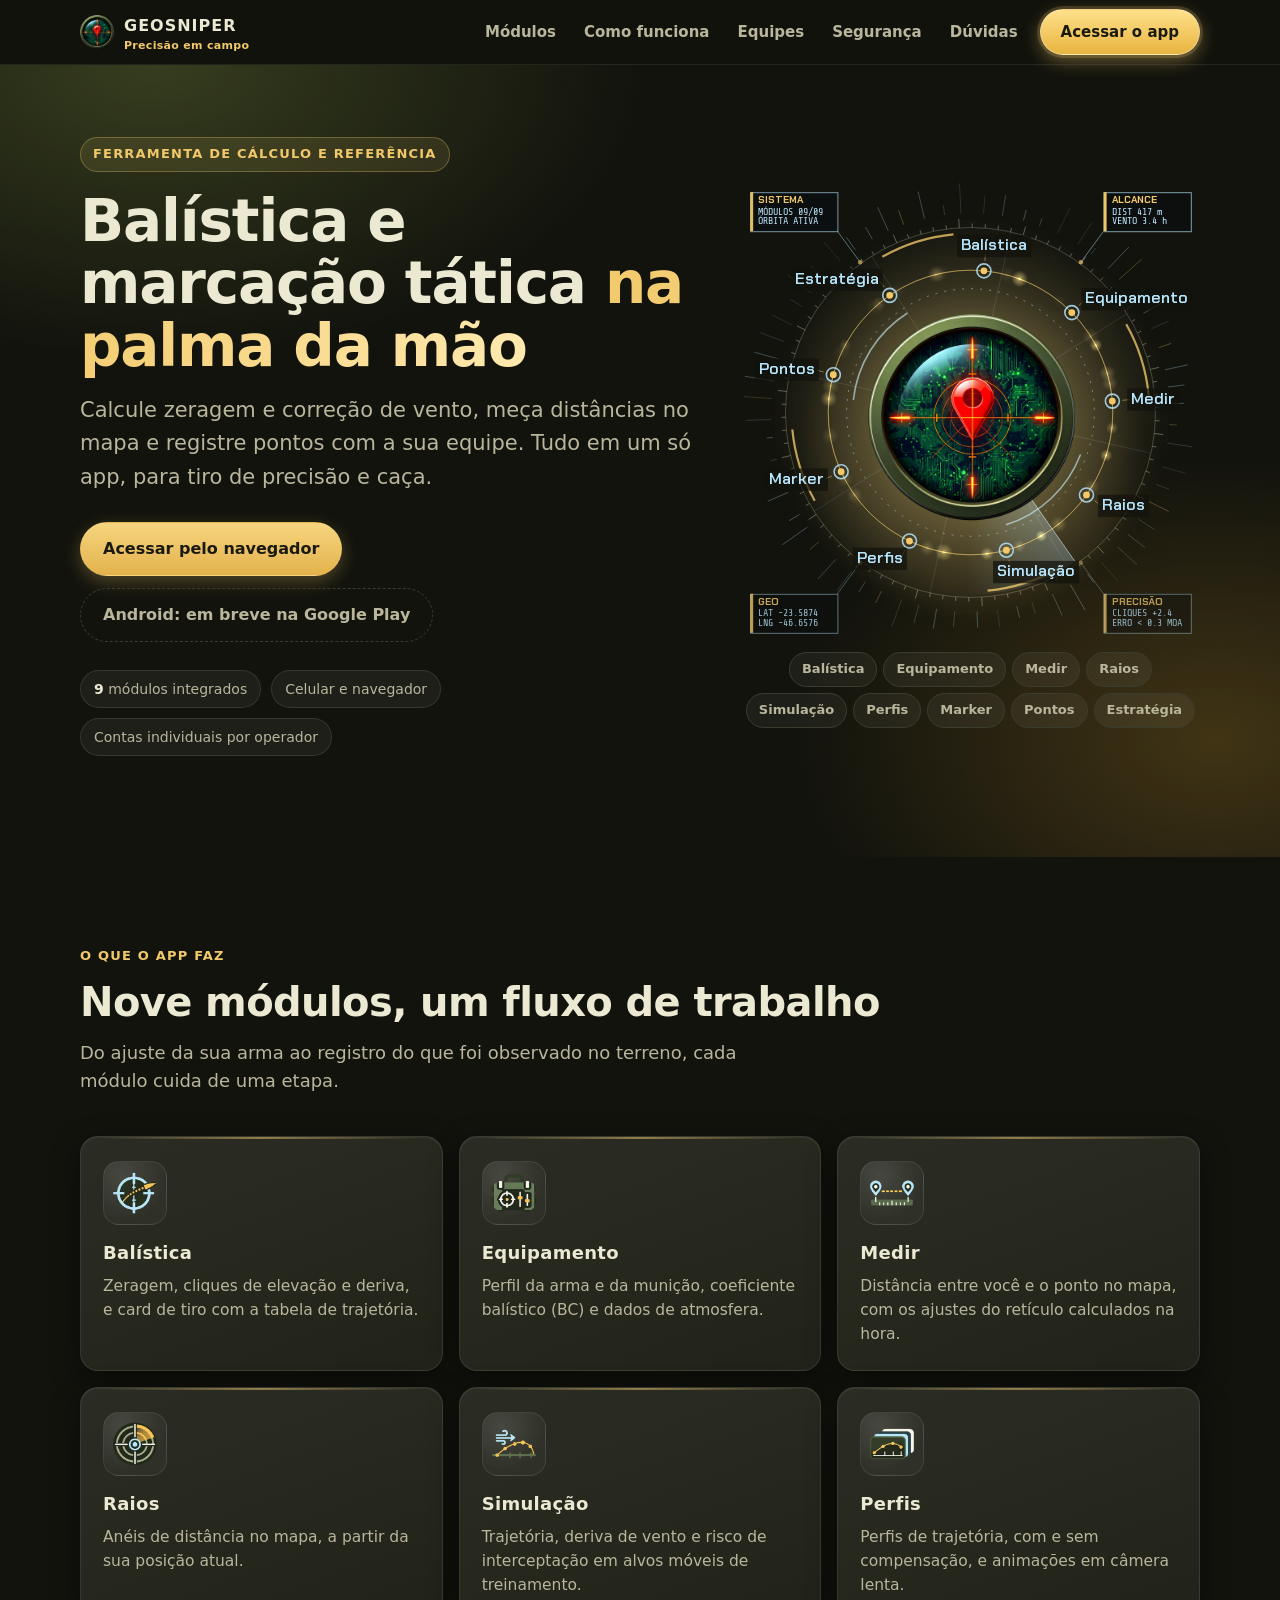
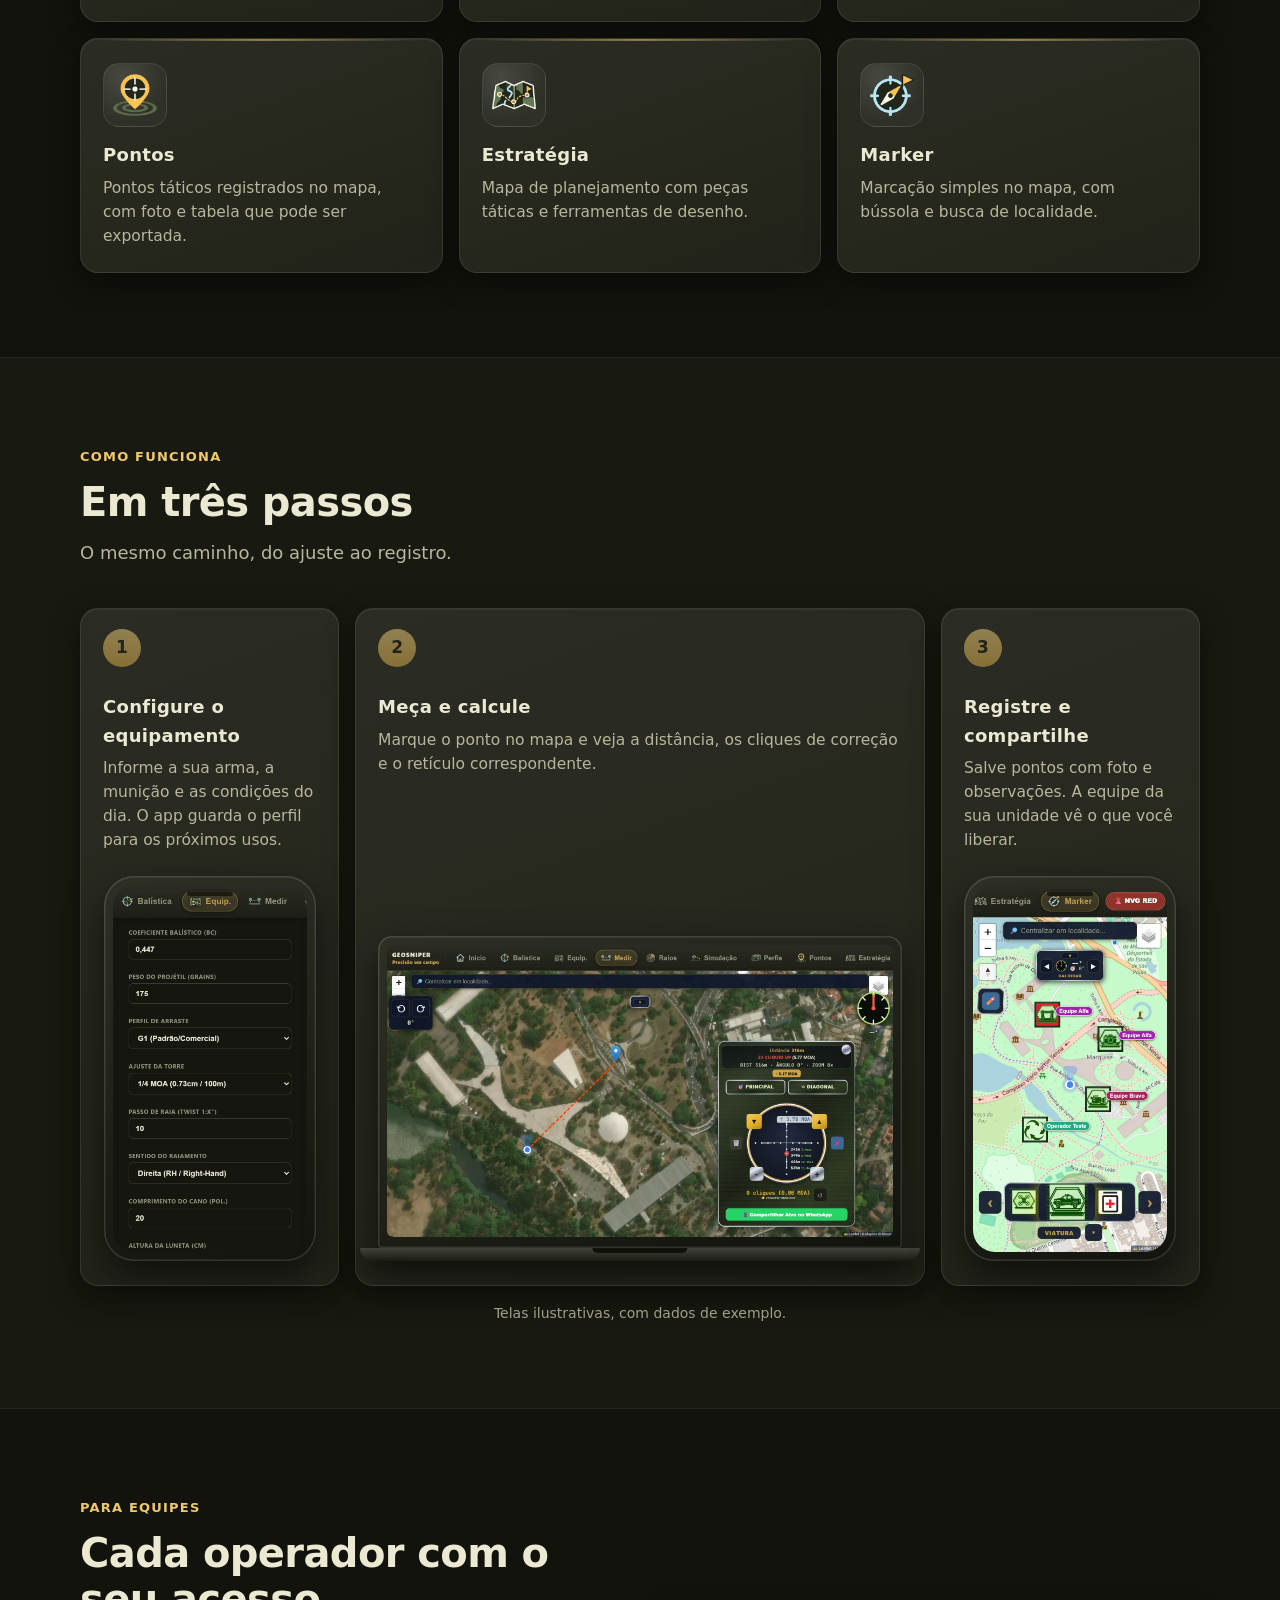
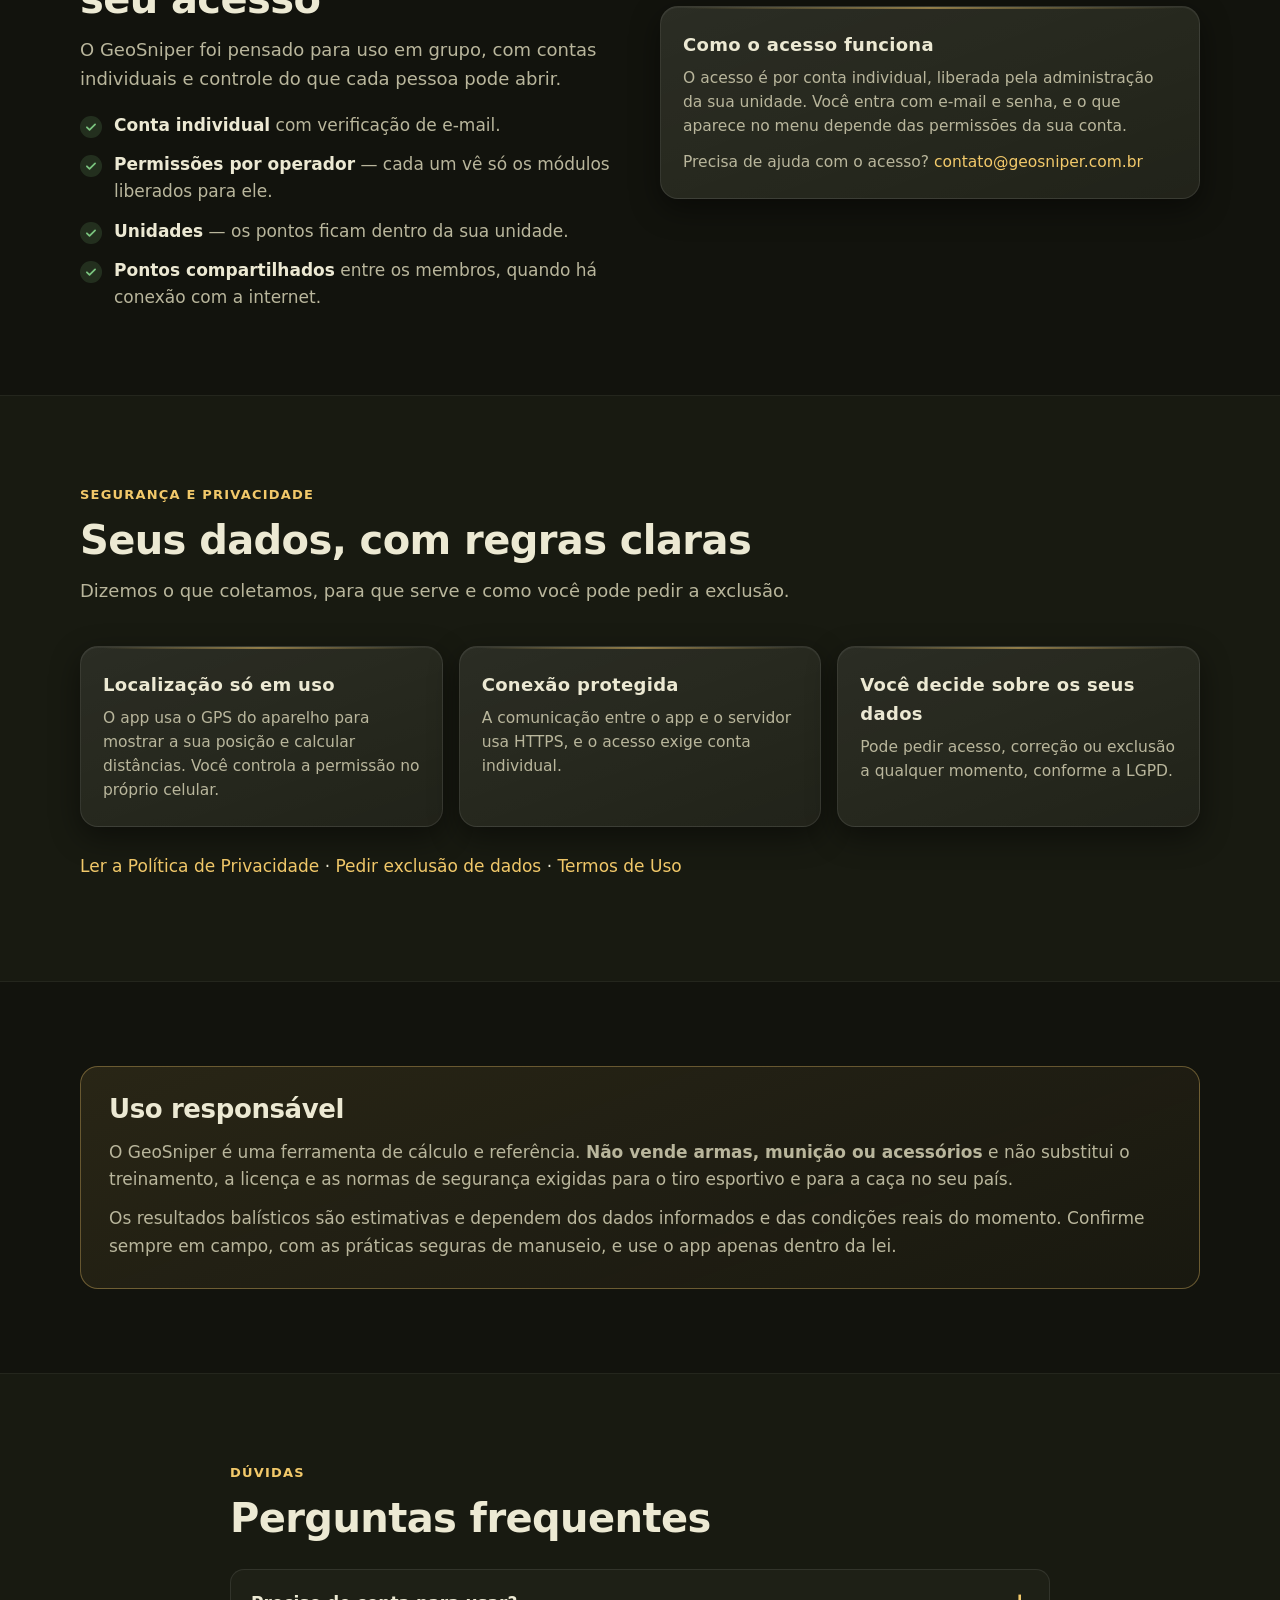
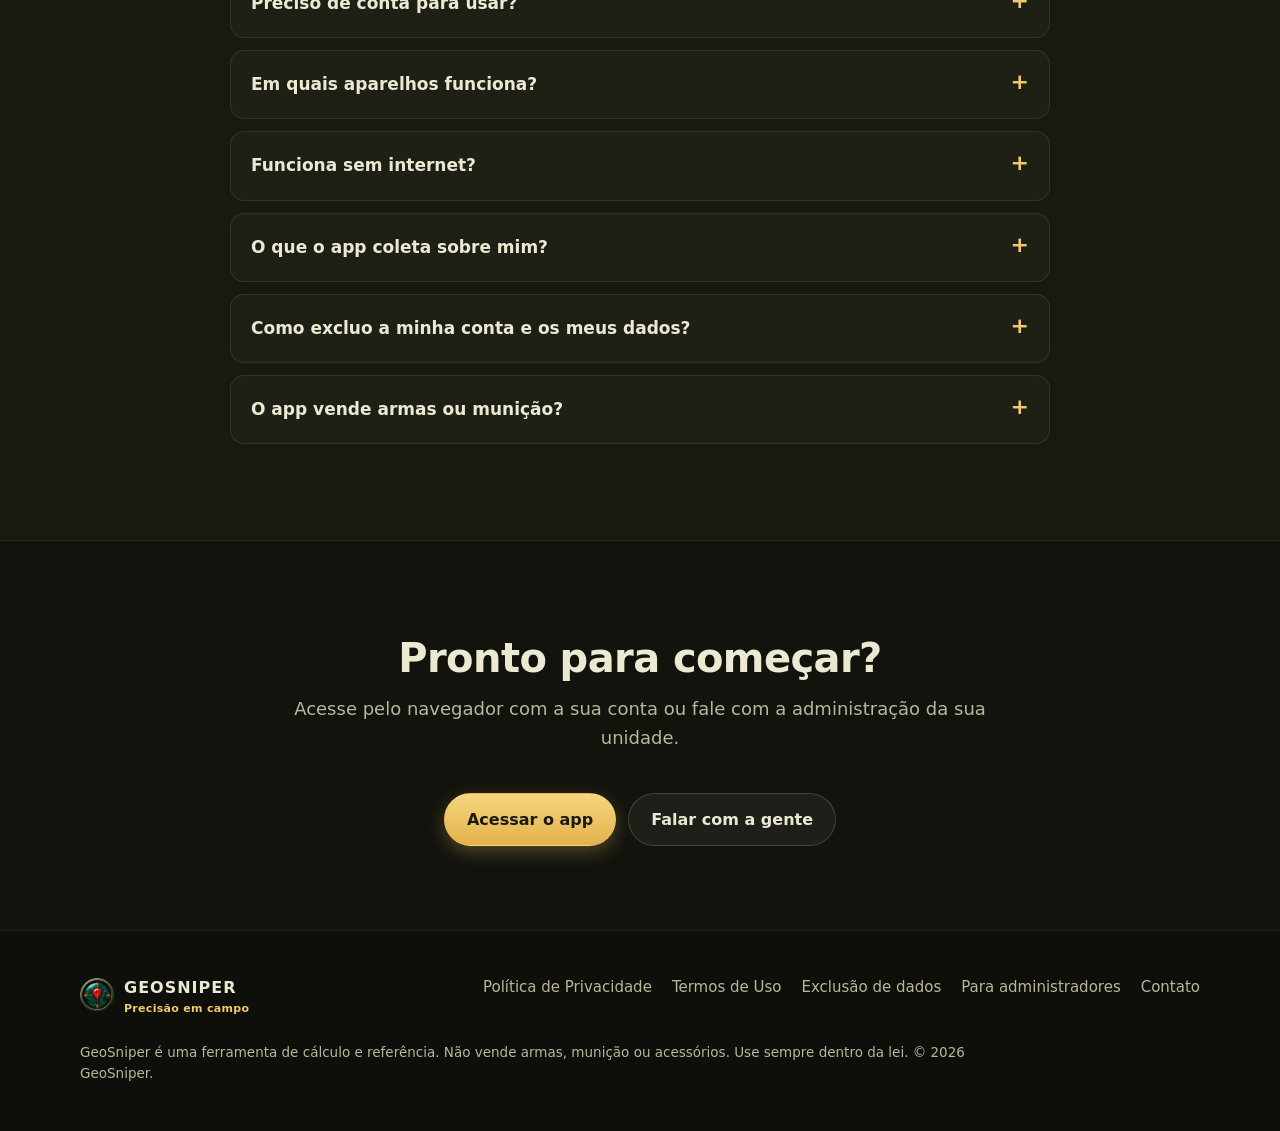
==== commit 2c7411de: "feat: alterações 06102026" ====
--- a/sobre/index.html
+++ b/sobre/index.html
@@ -17,7 +17,8 @@
 <meta property="og:image" content="https://geosniper.com.br/sobre/img/og-image.jpg">
 <meta property="og:locale" content="pt_BR">
 <meta name="twitter:card" content="summary_large_image">
-<link rel="stylesheet" href="style.css">
+<link rel="preload" href="fonts/chakra-petch-600.woff2" as="font" type="font/woff2" crossorigin>
+<link rel="stylesheet" href="style.css?v=20261006">
 </head>
 <body>
 <a class="skip" href="#conteudo">Ir para o conteúdo</a>
@@ -58,8 +59,10 @@
         <li>Contas individuais por operador</li>
       </ul>
     </div>
-    <div class="hero-art">
-      <img src="img/logo-512.png" alt="Logotipo do GeoSniper: luneta com um marcador de localização vermelho no centro" width="380" height="380">
+    <div class="hero-art hero-3d">
+      <img class="globo-fallback" src="img/logo-512.png" alt="Logotipo do GeoSniper: luneta com um marcador de localização vermelho no centro" width="380" height="380">
+      <canvas id="globo" aria-hidden="true"></canvas>
+      <div id="globoChips" class="chips" role="group" aria-label="Módulos do app: toque para ver os detalhes"></div>
     </div>
   </div>
 </section>
@@ -93,7 +96,7 @@
         <h3>Configure o equipamento</h3>
         <p>Informe a sua arma, a munição e as condições do dia. O app guarda o perfil para os próximos usos.</p>
         <figure class="shot">
-          <div class="phone"><img src="img/passo-1-equipamento.webp" width="720" height="1360" loading="lazy" decoding="async"
+          <div class="phone"><img src="img/passo-1-equipamento.webp" width="720" height="1360" loading="lazy" decoding="async" style="width:100%;height:auto"
             alt="Tela de configuração do equipamento no celular, com coeficiente balístico, peso do projétil, perfil de arrasto, ajuste da torre e passo de raia"></div>
         </figure>
       </div>
@@ -102,7 +105,7 @@
         <p>Marque o ponto no mapa e veja a distância, os cliques de correção e o retículo correspondente.</p>
         <figure class="shot">
           <div class="laptop">
-            <div class="lid"><img src="img/passo-2-medir-desktop.webp" width="1770" height="1020" loading="lazy" decoding="async"
+            <div class="lid"><img src="img/passo-2-medir-desktop.webp" width="1770" height="1020" loading="lazy" decoding="async" style="width:100%;height:auto"
               alt="Aba Medir no computador: ponto marcado no mapa com a linha até a posição do operador e o balão com distância, cliques de correção e retículo"></div>
             <div class="base" aria-hidden="true"></div>
           </div>
@@ -112,7 +115,7 @@
         <h3>Registre e compartilhe</h3>
         <p>Salve pontos com foto e observações. A equipe da sua unidade vê o que você liberar.</p>
         <figure class="shot">
-          <div class="phone"><img src="img/passo-3-marker.webp" width="720" height="1360" loading="lazy" decoding="async"
+          <div class="phone"><img src="img/passo-3-marker.webp" width="720" height="1360" loading="lazy" decoding="async" style="width:100%;height:auto"
             alt="Aba Marker no celular: pontos no mapa, cada um com o nome de quem o marcou, e a barra de escolha do tipo de ponto"></div>
         </figure>
       </div>
@@ -172,7 +175,7 @@
     <h2>Perguntas frequentes</h2>
     <div style="margin-top:28px">
       <details><summary>Preciso de conta para usar?</summary><p>Sim. O acesso é por conta individual, liberada pela administração da sua unidade.</p></details>
-      <details><summary>Em quais aparelhos funciona?</summary><p>No navegador do celular ou do computador. Existe também o aplicativo para Android, que está sendo preparado para a Google Play. Não há versão para iPhone no momento.</p></details>
+      <details><summary>Em quais aparelhos funciona?</summary><p>No navegador do celular ou do computador. Existe também o aplicativo para Android, que está sendo preparado para a Google Play. No iPhone, abra o site no Safari, toque em Compartilhar e depois em Adicionar à Tela de Início: ele passa a abrir como um aplicativo (não está na App Store).</p></details>
       <details><summary>Funciona sem internet?</summary><p>Hoje o app precisa de conexão para carregar os mapas e sincronizar os pontos. Planeje o uso em áreas com sinal.</p></details>
       <details><summary>O que o app coleta sobre mim?</summary><p>Dados da conta, a sua localização enquanto usa o app e as fotos e pontos que você registrar. O detalhe está na <a href="privacidade.html">Política de Privacidade</a>.</p></details>
       <details><summary>Como excluo a minha conta e os meus dados?</summary><p>Envie o pedido pela página <a href="exclusao.html">Exclusão de dados</a>. Explicamos lá o que é apagado e em quanto tempo.</p></details>
@@ -213,5 +216,6 @@
 </footer>
 
 <script src="app.js"></script>
+<script src="globo.js?v=20261006" defer></script>
 </body>
 </html>
--- a/sobre/style.css
+++ b/sobre/style.css
@@ -1,3 +1,7 @@
+@font-face { font-family: 'Chakra Petch'; font-style: normal; font-weight: 500; font-display: swap; src: url(fonts/chakra-petch-500.woff2) format('woff2'); }
+@font-face { font-family: 'Chakra Petch'; font-style: normal; font-weight: 600; font-display: swap; src: url(fonts/chakra-petch-600.woff2) format('woff2'); }
+@font-face { font-family: 'Chakra Petch'; font-style: normal; font-weight: 700; font-display: swap; src: url(fonts/chakra-petch-700.woff2) format('woff2'); }
+@font-face { font-family: 'Share Tech Mono'; font-style: normal; font-weight: 400; font-display: swap; src: url(fonts/share-tech-mono-400.woff2) format('woff2'); }
 :root {
   --bg: #12130d;
   --bg-2: #181a11;
@@ -210,3 +214,17 @@
   .steps-shots { grid-template-columns: 1fr; }
   .steps-shots .step { max-width: 560px; margin: 0 auto; width: 100%; }
 }
+
+/* ---------- HUD orbital do hero (globo.js) ---------- */
+.hero-3d { gap: 10px; }
+.hero-3d canvas { position: relative; display: none; aspect-ratio: 1; width: 100%; max-width: 470px; touch-action: pan-y; -webkit-tap-highlight-color: transparent; }
+.hero-3d.ativo canvas { display: block; }
+.hero-3d.ativo .globo-fallback { display: none; }
+.chips { position: relative; display: flex; flex-wrap: wrap; justify-content: center; gap: 6px; max-width: 470px; }
+.chips:empty { display: none; }
+.chips button { font: inherit; font-size: 13px; font-weight: 600; color: var(--muted); background: rgba(255,255,255,.05); border: 1px solid var(--line);
+  border-radius: 999px; padding: 6px 12px; cursor: pointer; transition: color .15s, border-color .15s, background .15s; }
+.chips button:hover, .chips button[aria-pressed="true"] { color: var(--ink); border-color: var(--accent); background: rgba(242,201,106,.12); }
+.card-destaque { outline: 2px solid var(--accent); box-shadow: 0 0 0 6px rgba(242,201,106,.18), var(--shadow); transition: box-shadow .3s; }
+@media (max-width: 900px) { .hero-3d canvas { max-width: 330px; } }
+@media (max-width: 640px) { .hero-3d canvas { max-width: 270px; } .chips button { font-size: 12px; padding: 5px 10px; } }
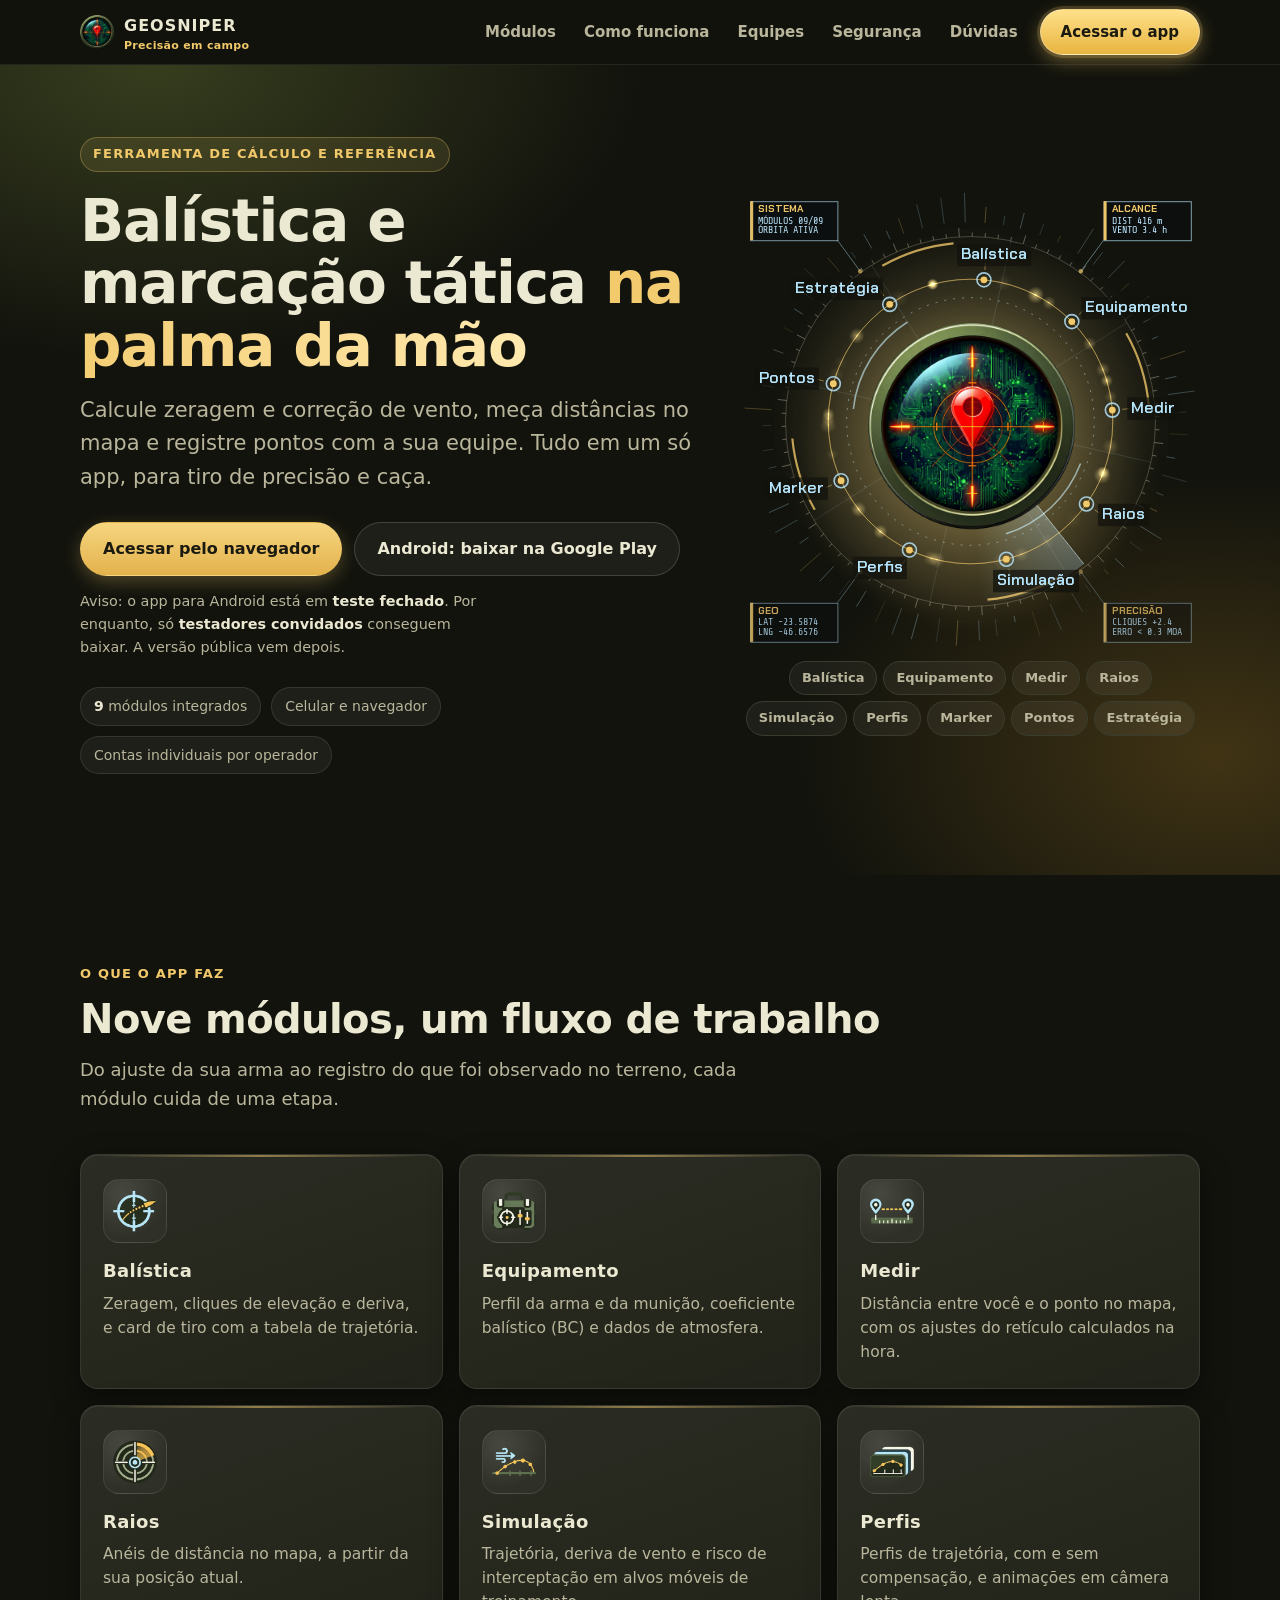
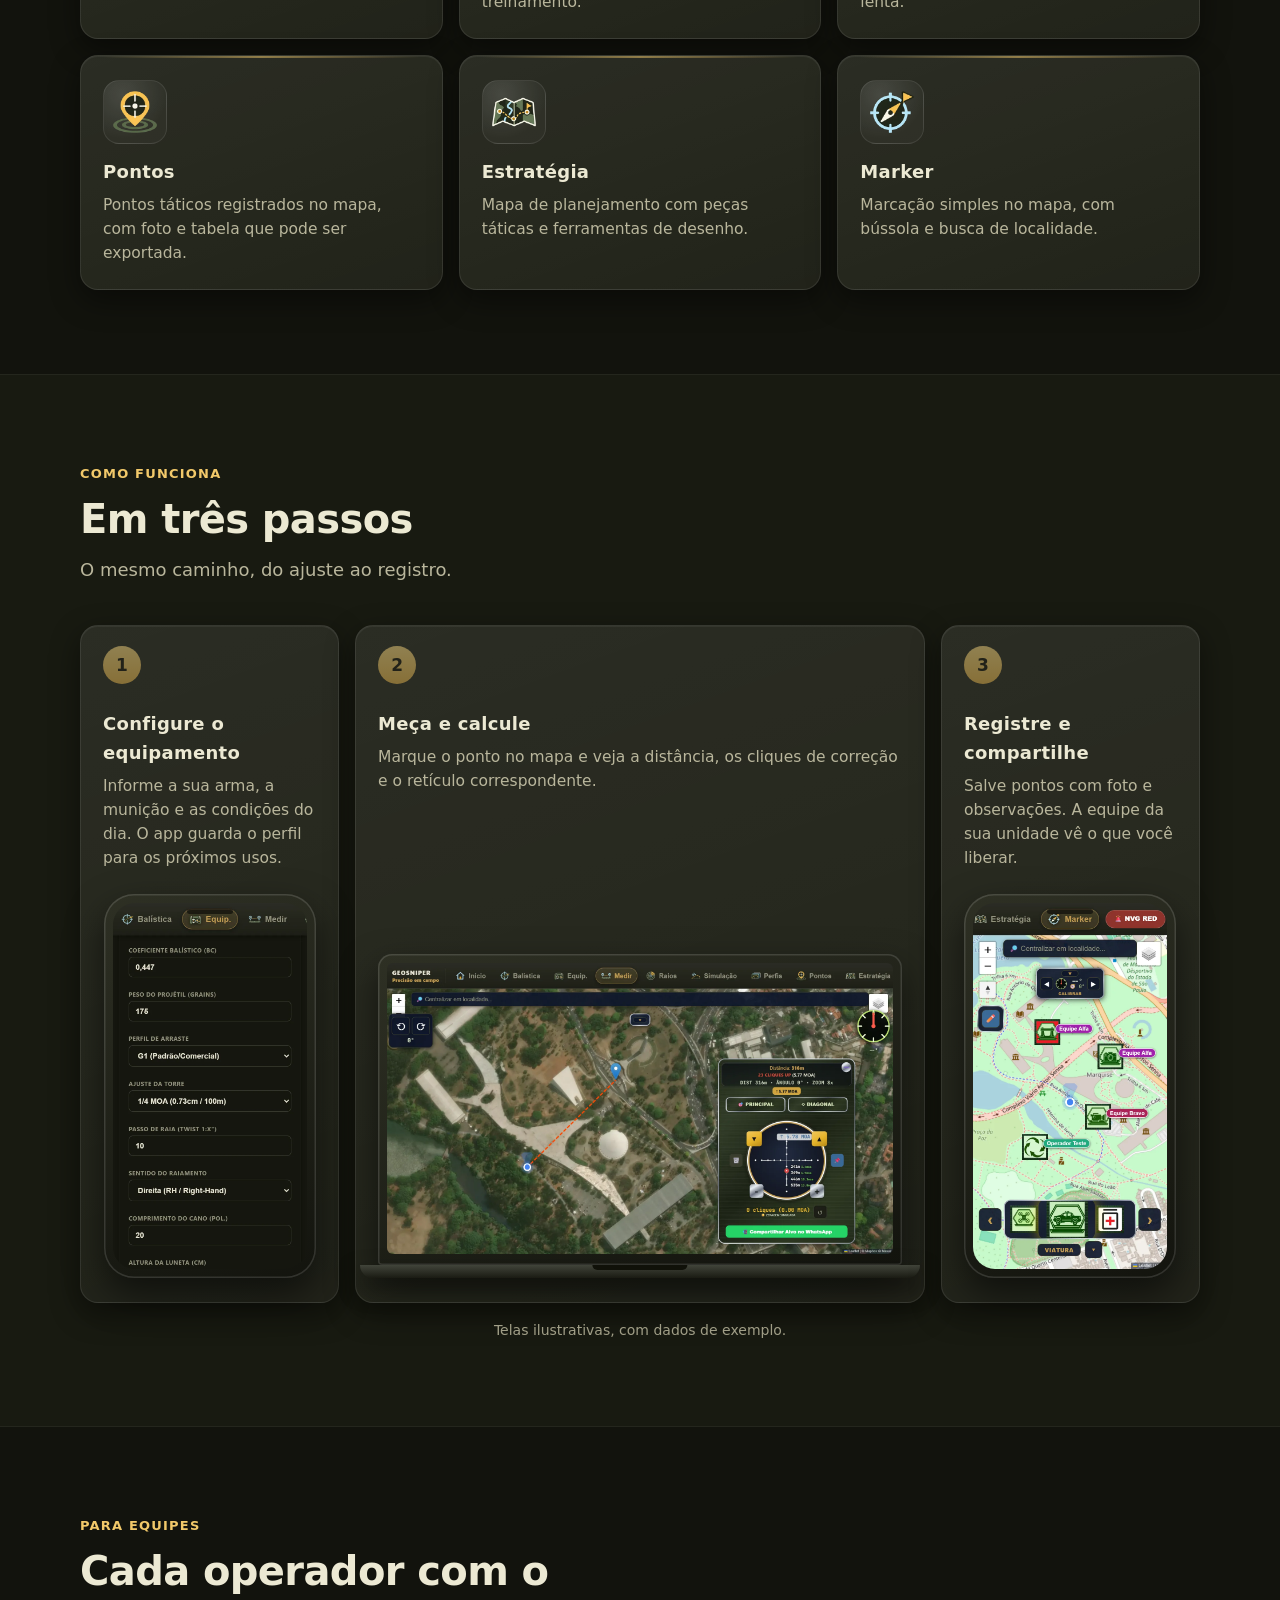
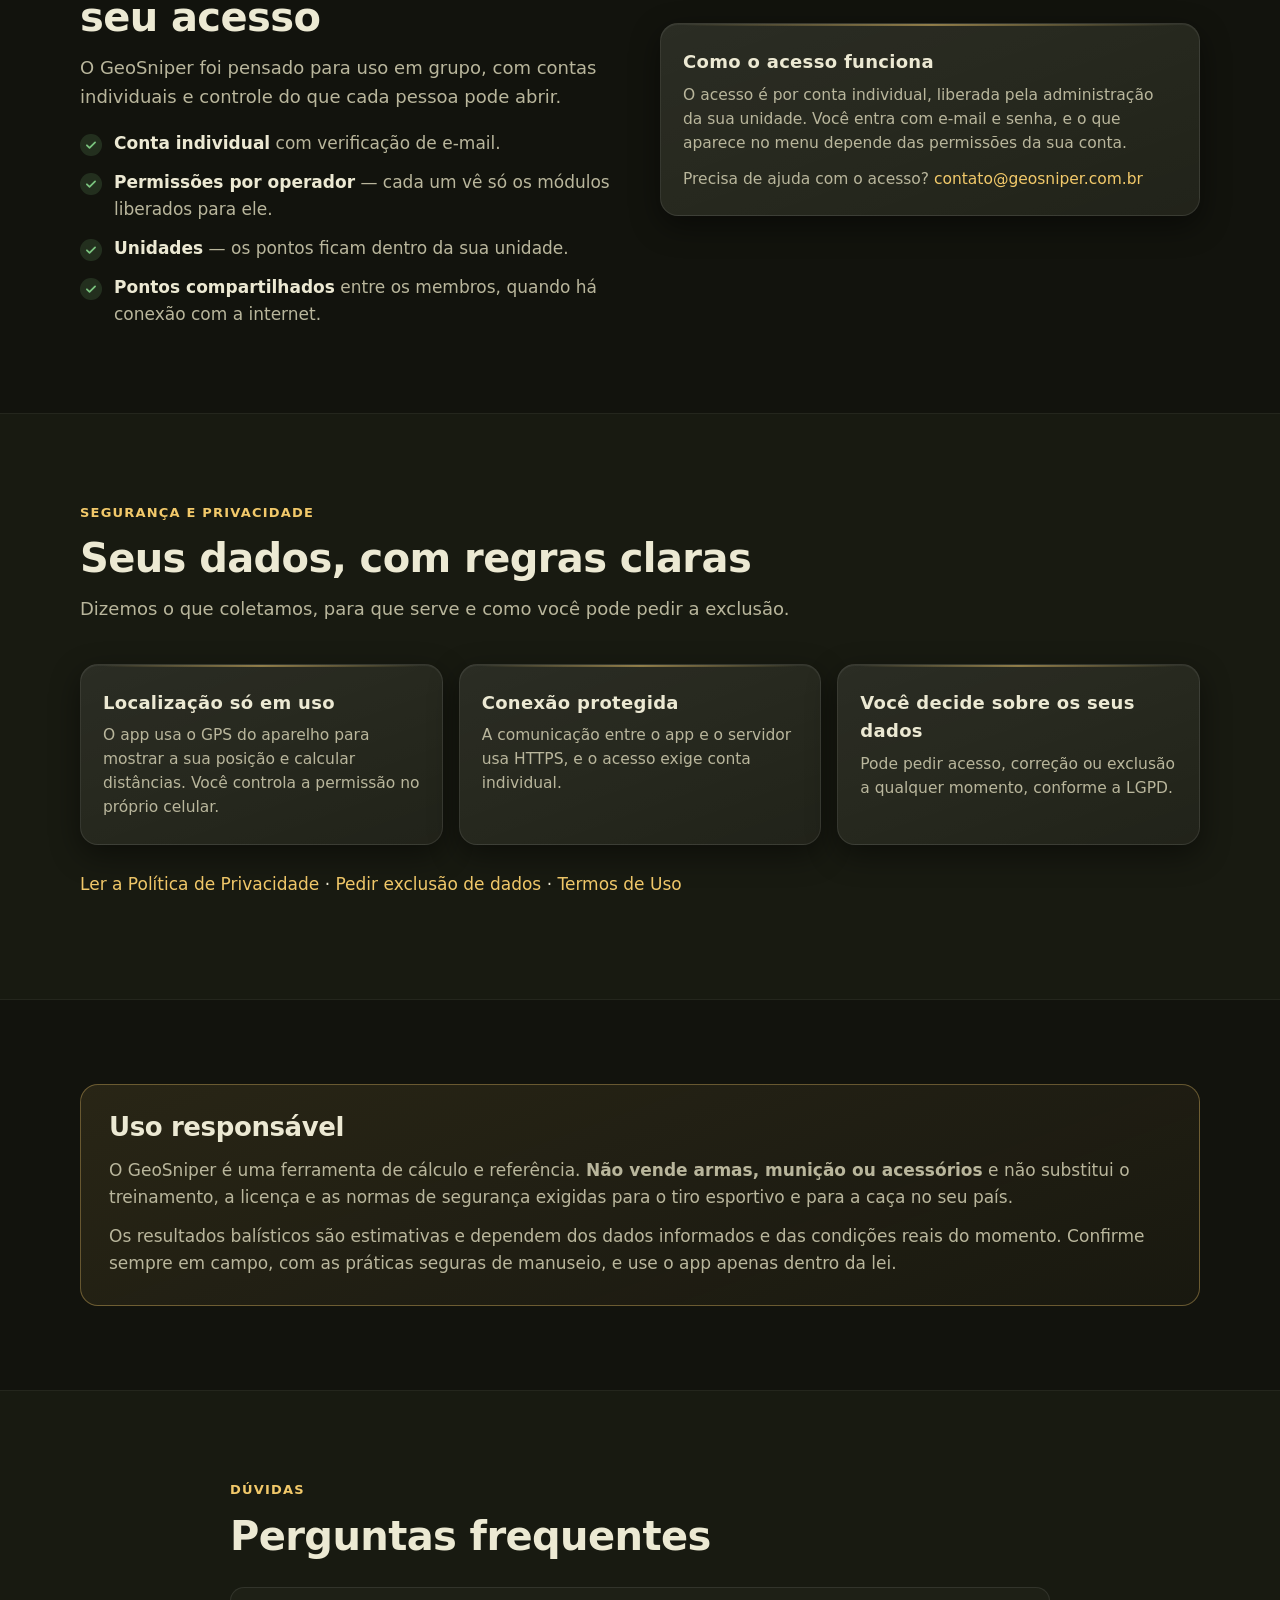
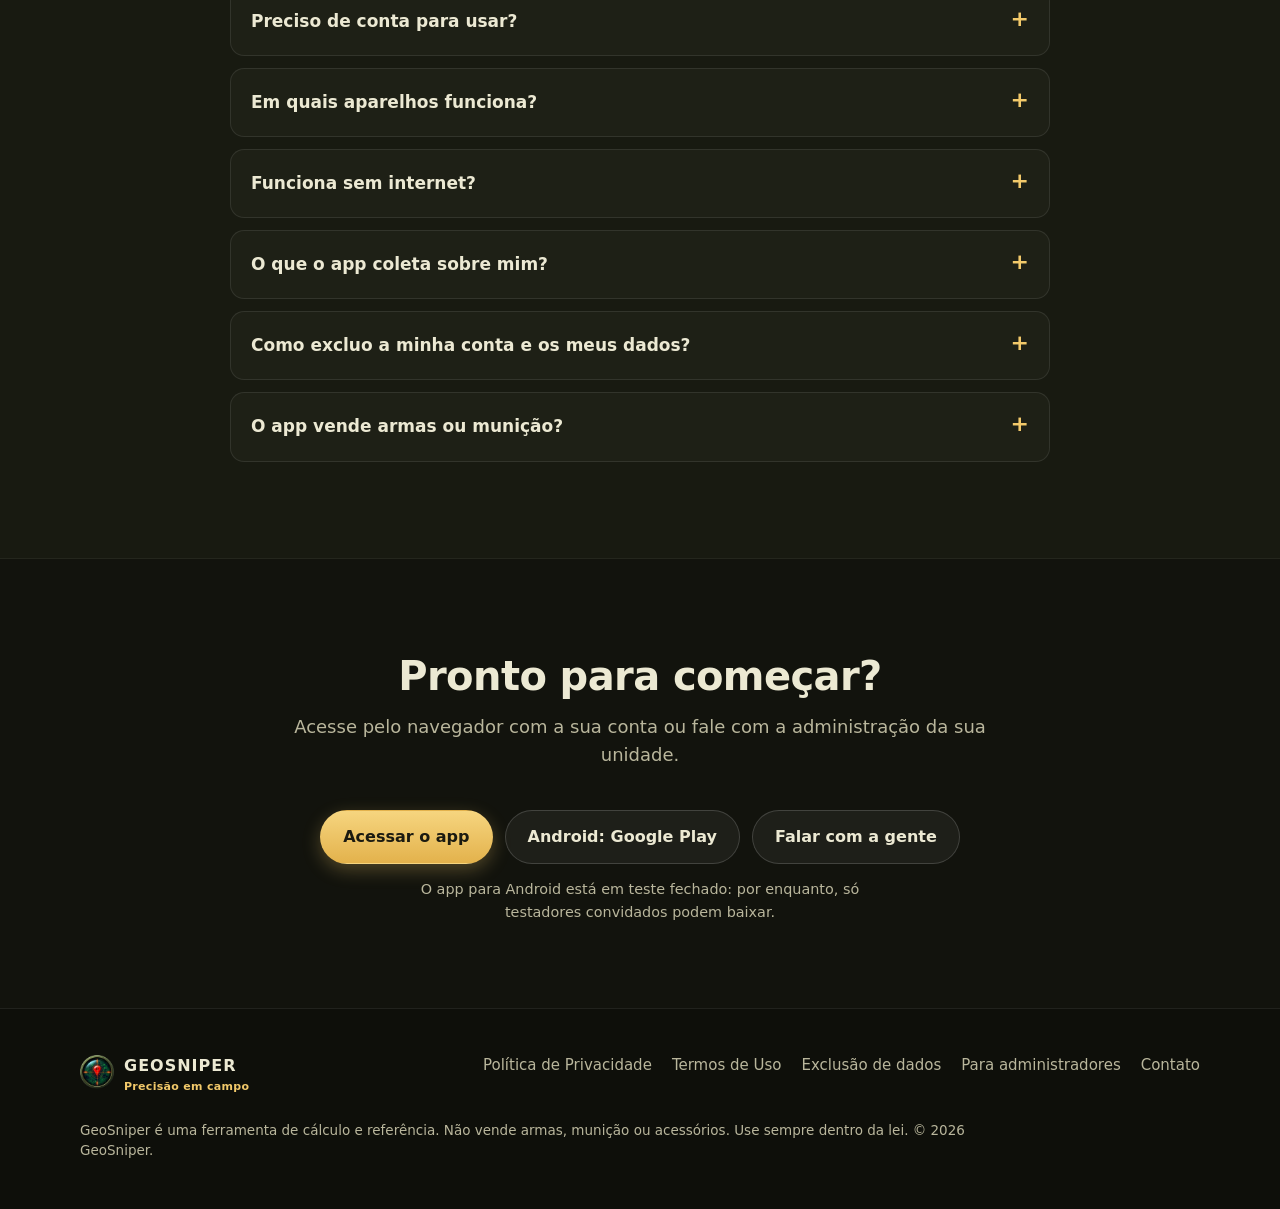
==== commit 056ed4ba: "feat: alterações 10102026" ====
--- a/sobre/index.html
+++ b/sobre/index.html
@@ -51,8 +51,9 @@
       <p class="lead">Calcule zeragem e correção de vento, meça distâncias no mapa e registre pontos com a sua equipe. Tudo em um só app, para tiro de precisão e caça.</p>
       <div class="cta">
         <a class="btn btn-primary" href="https://geosniper.com.br/">Acessar pelo navegador</a>
-        <span class="btn btn-soon" aria-label="Versão para Android em breve na Google Play">Android: em breve na Google Play</span>
-      </div>
+        <a class="btn btn-ghost" href="https://play.google.com/apps/testing/br.com.geosniper.app" target="_blank" rel="noopener">Android: baixar na Google Play</a>
+      </div>
+      <p class="cta-note">Aviso: o app para Android está em <b>teste fechado</b>. Por enquanto, só <b>testadores convidados</b> conseguem baixar. A versão pública vem depois.</p>
       <ul class="badges" aria-label="Destaques">
         <li><b>9</b> módulos integrados</li>
         <li>Celular e navegador</li>
@@ -175,7 +176,7 @@
     <h2>Perguntas frequentes</h2>
     <div style="margin-top:28px">
       <details><summary>Preciso de conta para usar?</summary><p>Sim. O acesso é por conta individual, liberada pela administração da sua unidade.</p></details>
-      <details><summary>Em quais aparelhos funciona?</summary><p>No navegador do celular ou do computador. Existe também o aplicativo para Android, que está sendo preparado para a Google Play. No iPhone, abra o site no Safari, toque em Compartilhar e depois em Adicionar à Tela de Início: ele passa a abrir como um aplicativo (não está na App Store).</p></details>
+      <details><summary>Em quais aparelhos funciona?</summary><p>No navegador do celular ou do computador. Existe também o aplicativo para Android, em teste fechado na Google Play: por enquanto, só testadores convidados podem baixar. No iPhone, abra o site no Safari, toque em Compartilhar e depois em Adicionar à Tela de Início: ele passa a abrir como um aplicativo (não está na App Store).</p></details>
       <details><summary>Funciona sem internet?</summary><p>Hoje o app precisa de conexão para carregar os mapas e sincronizar os pontos. Planeje o uso em áreas com sinal.</p></details>
       <details><summary>O que o app coleta sobre mim?</summary><p>Dados da conta, a sua localização enquanto usa o app e as fotos e pontos que você registrar. O detalhe está na <a href="privacidade.html">Política de Privacidade</a>.</p></details>
       <details><summary>Como excluo a minha conta e os meus dados?</summary><p>Envie o pedido pela página <a href="exclusao.html">Exclusão de dados</a>. Explicamos lá o que é apagado e em quanto tempo.</p></details>
@@ -190,8 +191,10 @@
     <p class="sub" style="margin-left:auto;margin-right:auto">Acesse pelo navegador com a sua conta ou fale com a administração da sua unidade.</p>
     <div class="cta">
       <a class="btn btn-primary" href="https://geosniper.com.br/">Acessar o app</a>
+      <a class="btn btn-ghost" href="https://play.google.com/apps/testing/br.com.geosniper.app" target="_blank" rel="noopener">Android: Google Play</a>
       <a class="btn btn-ghost" href="mailto:contato@geosniper.com.br">Falar com a gente</a>
     </div>
+    <p class="cta-note">O app para Android está em teste fechado: por enquanto, só testadores convidados podem baixar.</p>
   </div>
 </section>
 
--- a/sobre/style.css
+++ b/sobre/style.css
@@ -59,6 +59,9 @@
 .btn-ghost:hover { background: rgba(255, 255, 255, 0.1); }
 .btn-soon { background: transparent; color: var(--muted); border: 1px dashed var(--line); cursor: default; }
 .btn-soon:hover { transform: none; }
+.cta-note { margin: 14px 0 0; font-size: 0.9rem; color: var(--muted); max-width: 46ch; }
+.cta-note b { color: var(--ink); font-weight: 600; }
+.final .cta-note { margin-left: auto; margin-right: auto; text-align: center; max-width: 52ch; }
 .btn-sm { padding: 9px 16px; font-size: 14px; }
 
 /* ---------- hero ---------- */
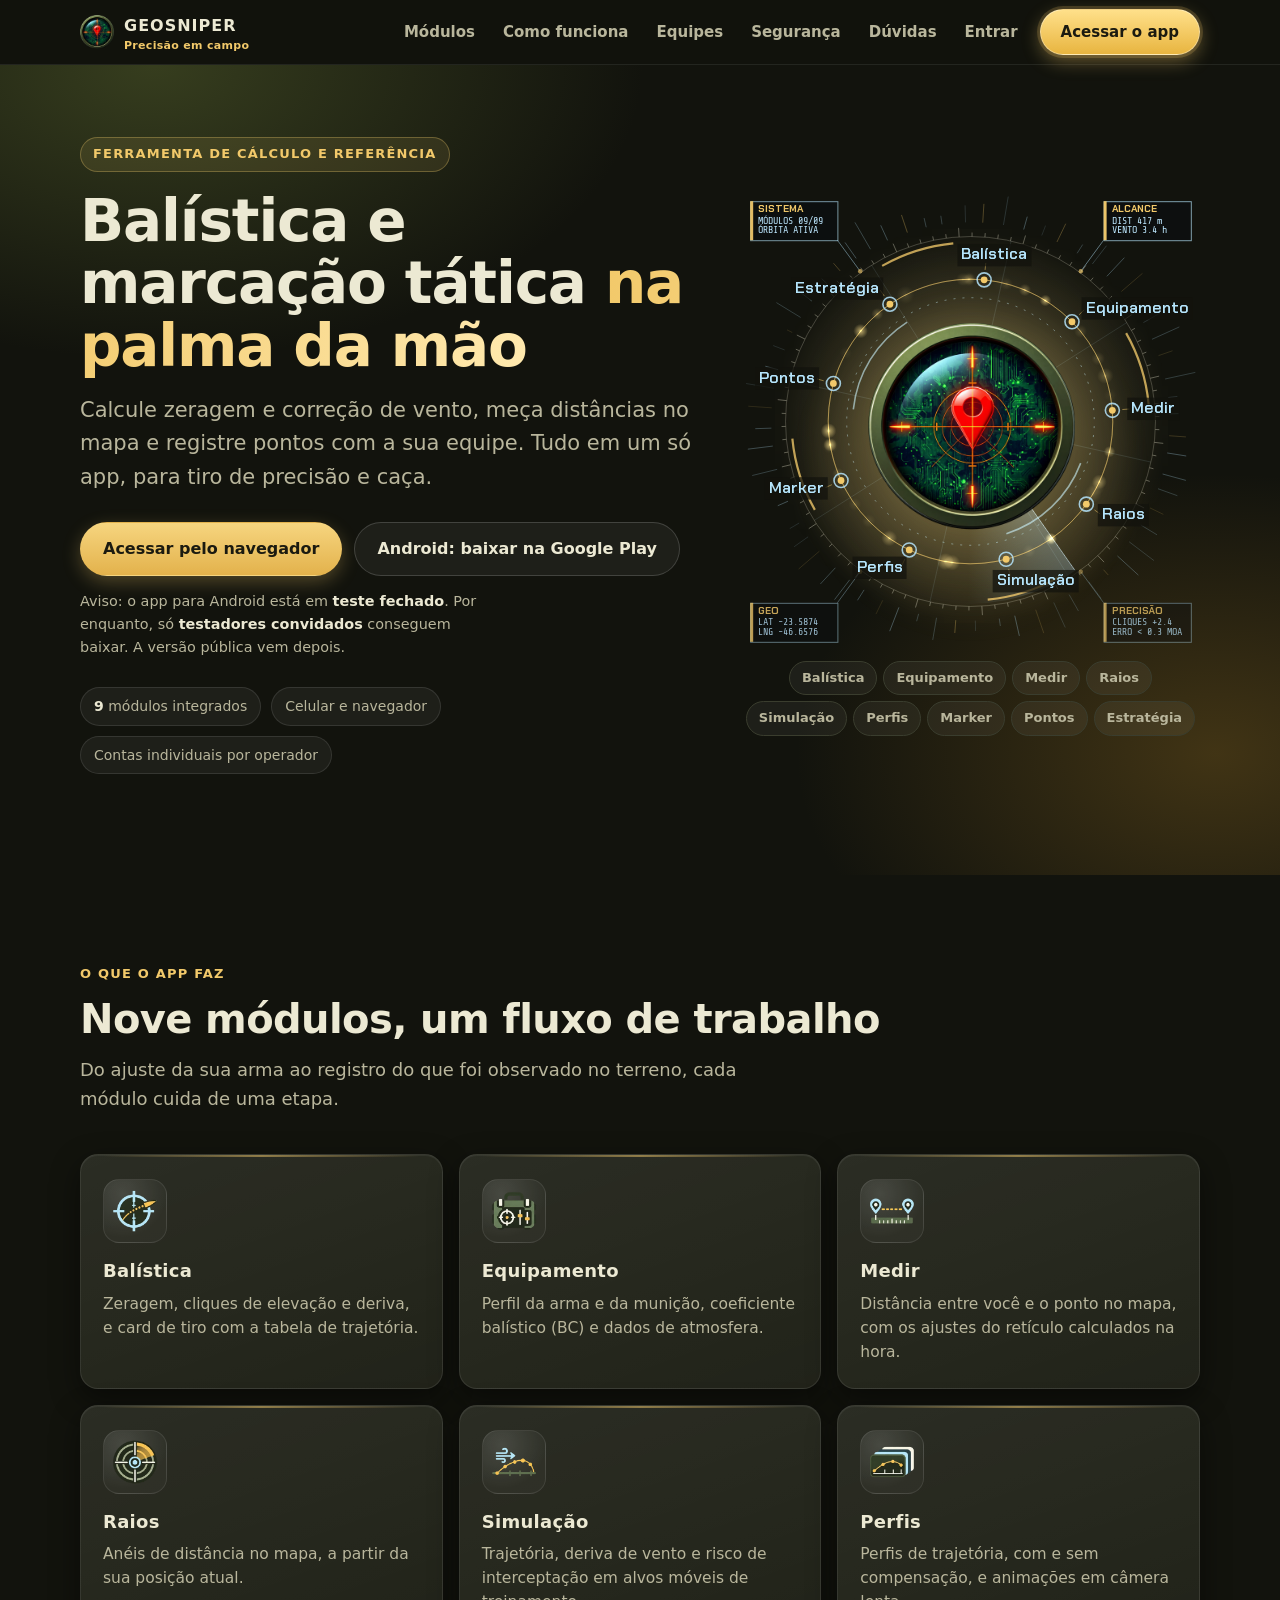
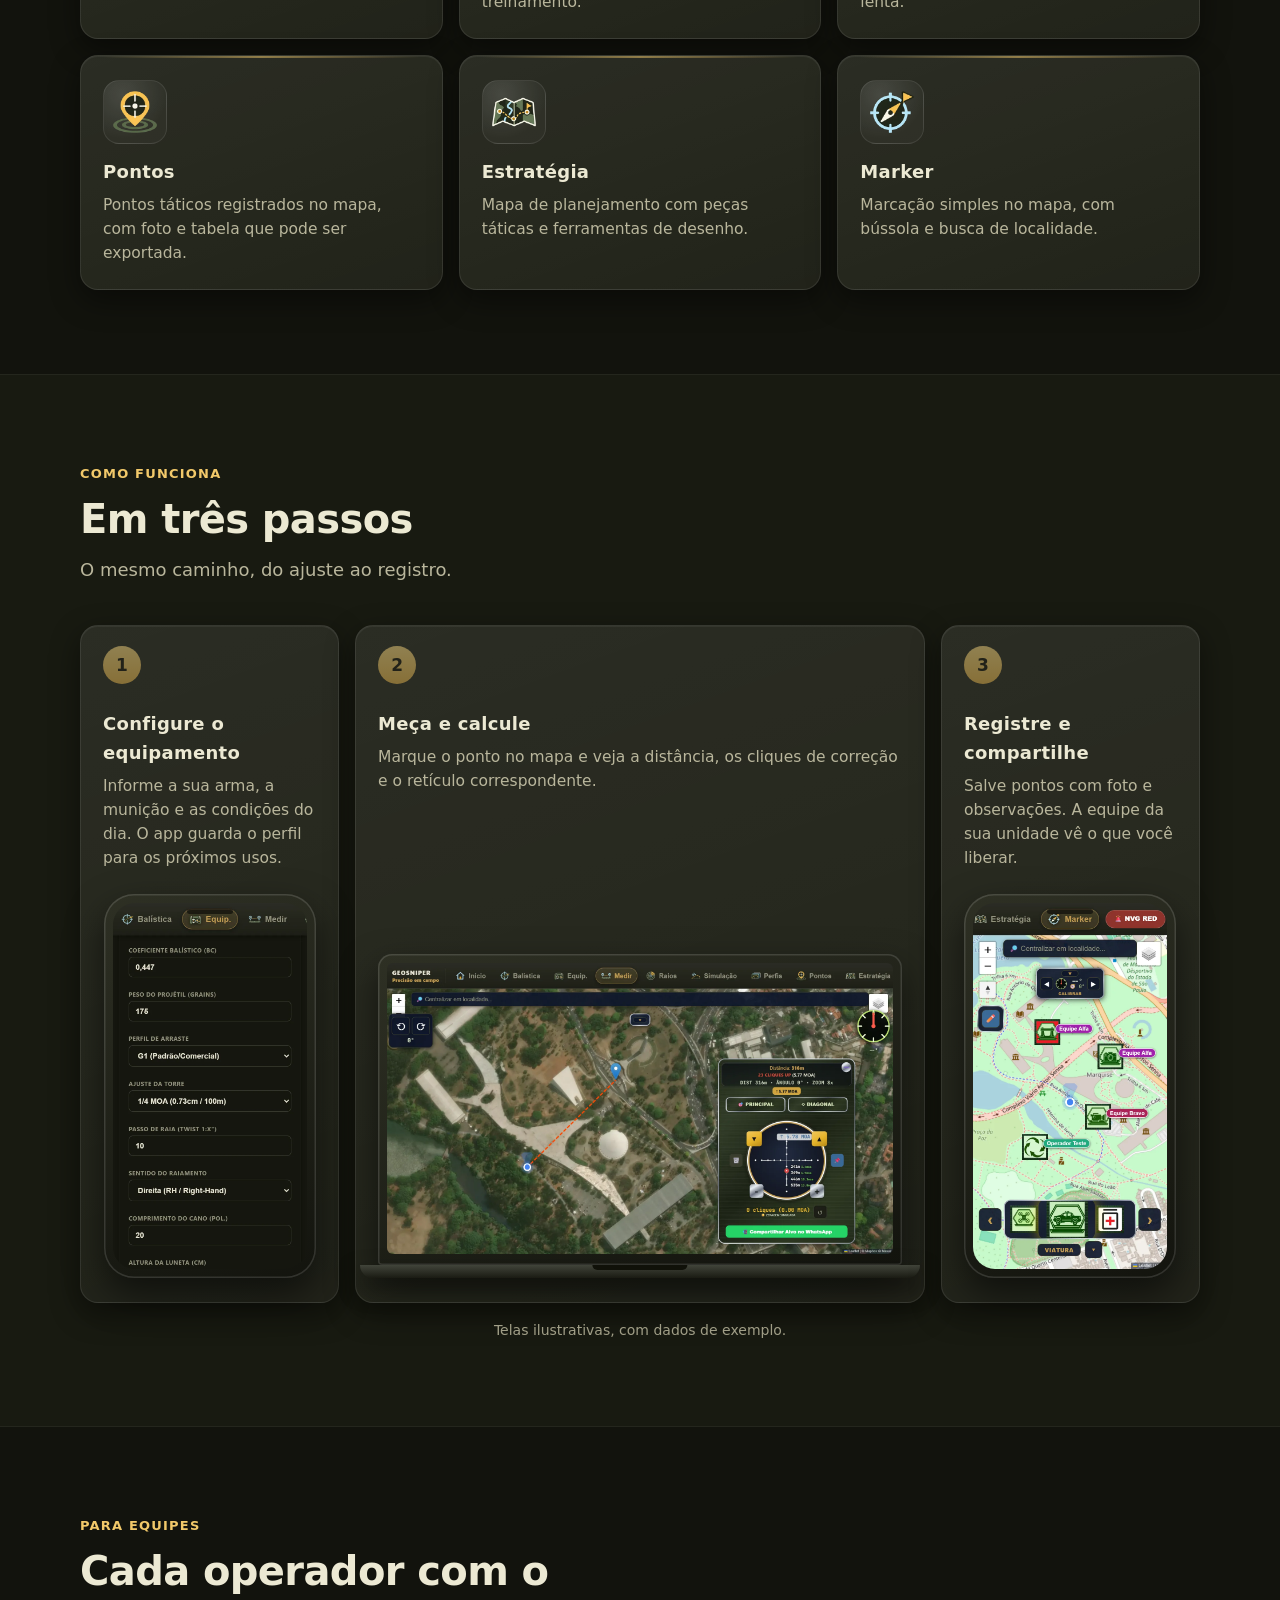
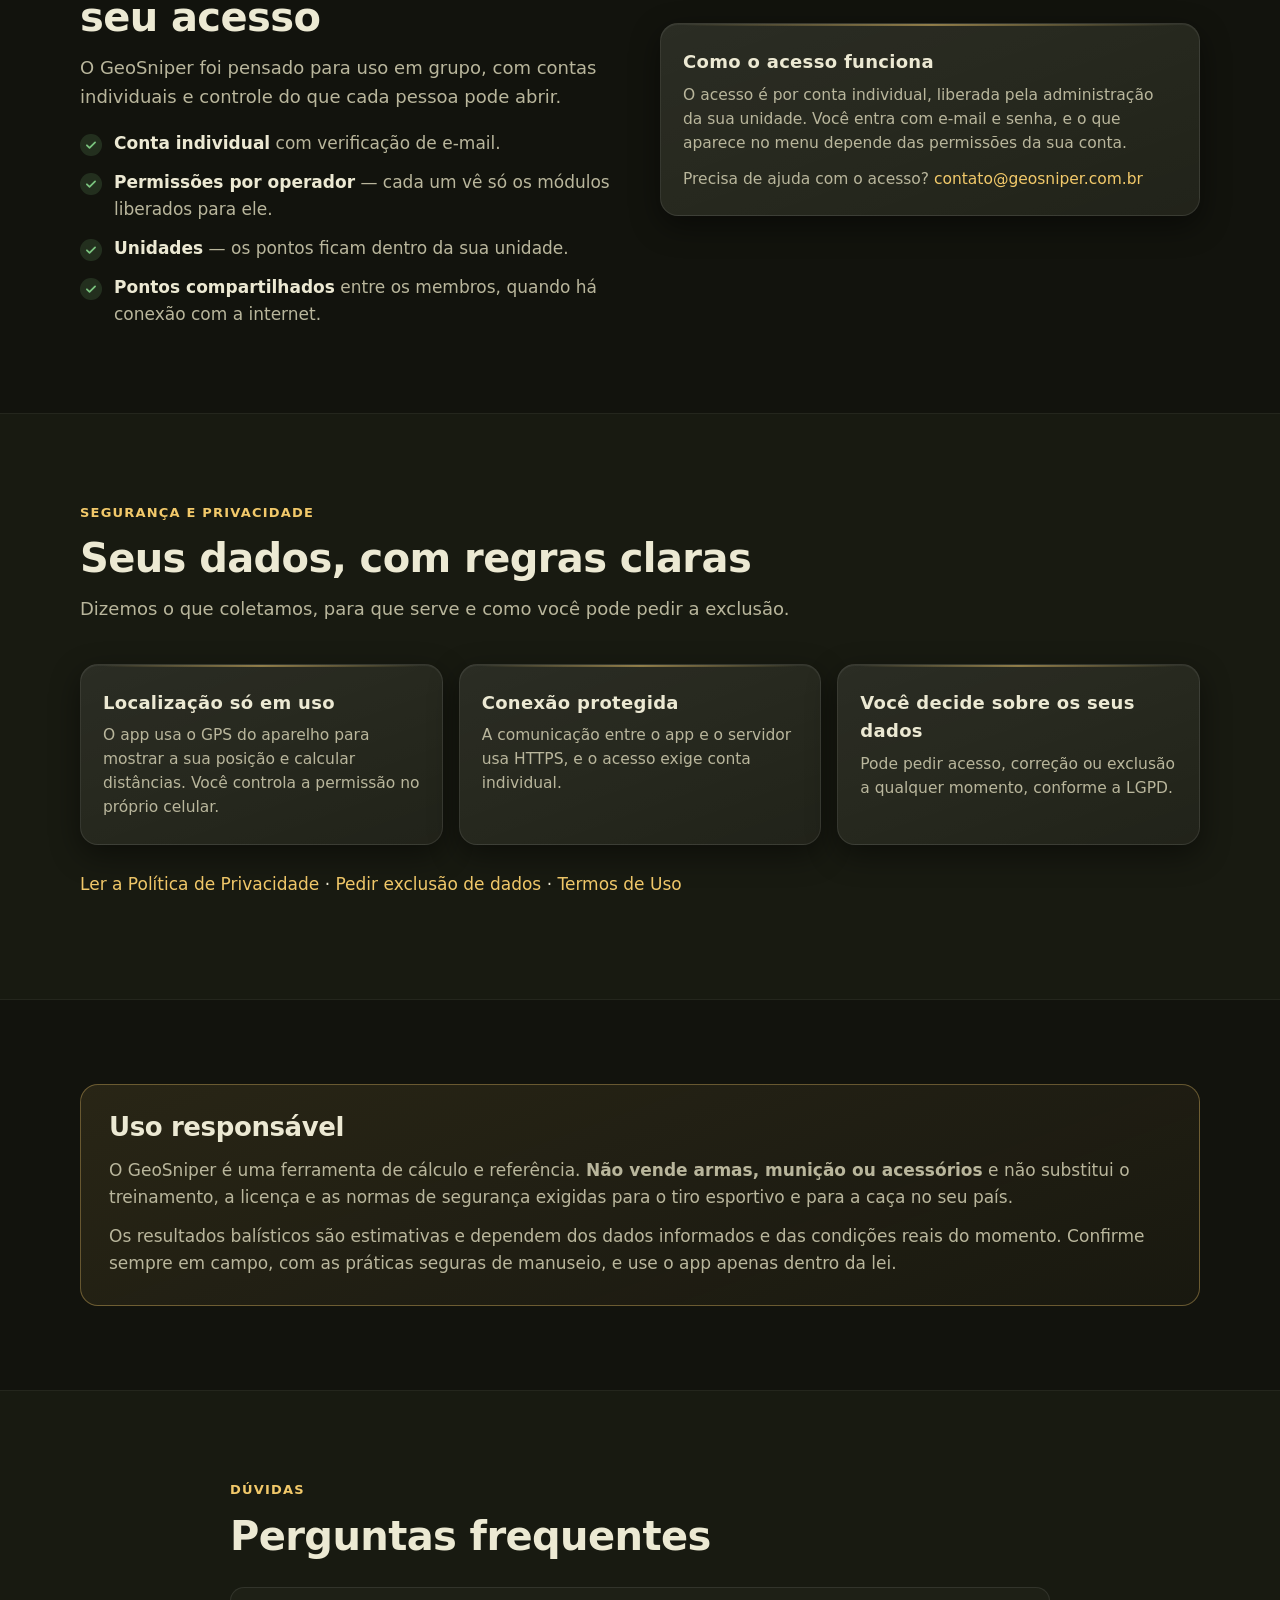
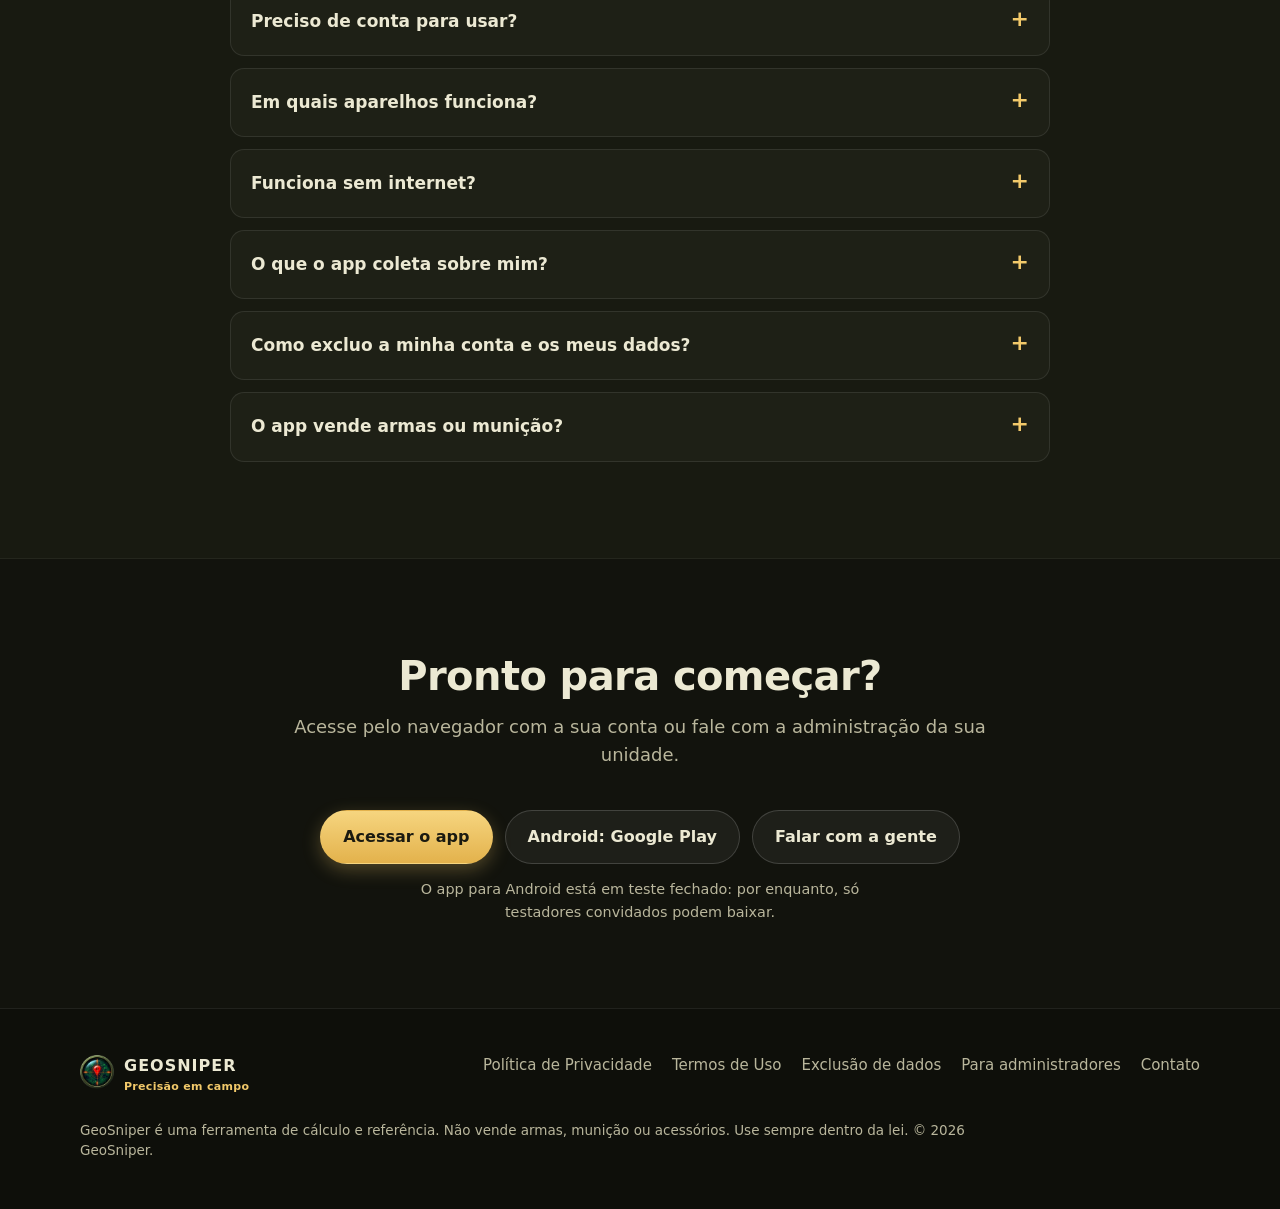
==== commit 976b1c65: "feat: alterações 10102026" ====
--- a/sobre/index.html
+++ b/sobre/index.html
@@ -36,6 +36,7 @@
       <a href="#equipes">Equipes</a>
       <a href="#seguranca">Segurança</a>
       <a href="#faq">Dúvidas</a>
+      <a href="https://api.geosniper.com.br/login.html">Entrar</a>
       <a class="btn btn-primary btn-sm" href="https://geosniper.com.br/">Acessar o app</a>
     </nav>
   </div>
